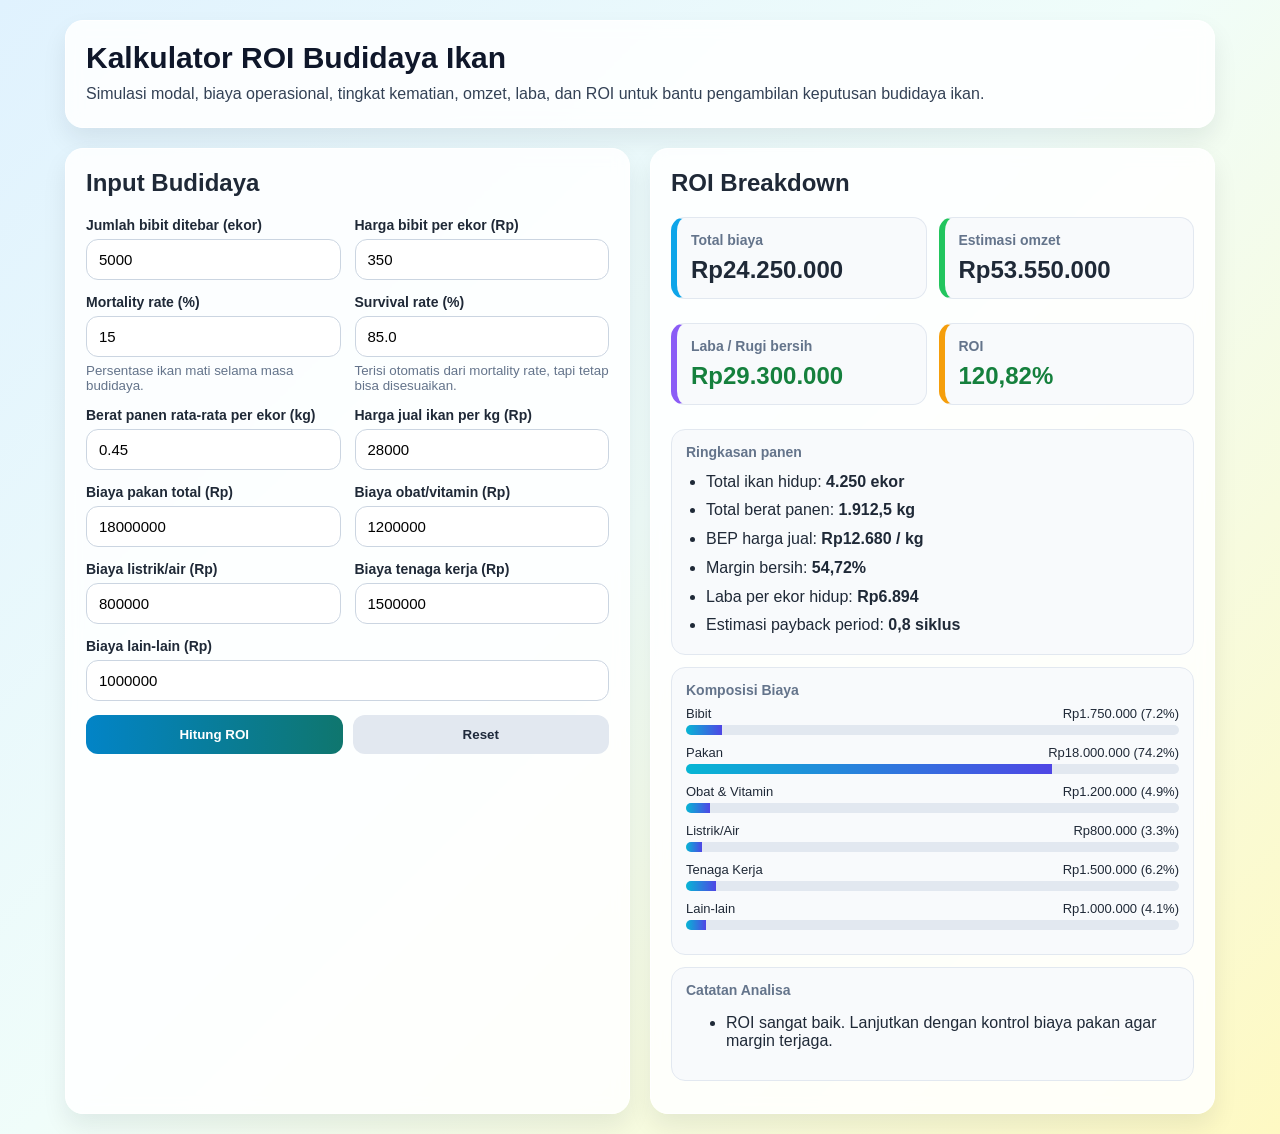
==== index.html @ 71ca49c7 "Add mortality input and colorful ROI breakdown UI" ====
<!DOCTYPE html>
<html lang="id">
<head>
  <meta charset="UTF-8" />
  <meta name="viewport" content="width=device-width, initial-scale=1.0" />
  <title>Kalkulator ROI Budidaya Ikan</title>
  <link rel="stylesheet" href="style.css" />
</head>
<body>
  <div class="page-shell">
    <header class="hero card">
      <h1>Kalkulator ROI Budidaya Ikan</h1>
      <p>
        Simulasi modal, biaya operasional, tingkat kematian, omzet, laba, dan ROI untuk bantu
        pengambilan keputusan budidaya ikan.
      </p>
    </header>

    <main class="container">
      <section class="card">
        <h2>Input Budidaya</h2>
        <div class="grid">
          <div class="field">
            <label for="jumlahBibit">Jumlah bibit ditebar (ekor)</label>
            <input type="number" id="jumlahBibit" min="0" value="5000" />
          </div>

          <div class="field">
            <label for="hargaBibit">Harga bibit per ekor (Rp)</label>
            <input type="number" id="hargaBibit" min="0" value="350" />
          </div>

          <div class="field">
            <label for="mortalityRate">Mortality rate (%)</label>
            <input type="number" id="mortalityRate" min="0" max="100" step="0.1" value="15" />
            <small>Persentase ikan mati selama masa budidaya.</small>
          </div>

          <div class="field">
            <label for="survivalRate">Survival rate (%)</label>
            <input type="number" id="survivalRate" min="0" max="100" step="0.1" value="85" />
            <small>Terisi otomatis dari mortality rate, tapi tetap bisa disesuaikan.</small>
          </div>

          <div class="field">
            <label for="beratPanen">Berat panen rata-rata per ekor (kg)</label>
            <input type="number" id="beratPanen" min="0" step="0.01" value="0.45" />
          </div>

          <div class="field">
            <label for="hargaJual">Harga jual ikan per kg (Rp)</label>
            <input type="number" id="hargaJual" min="0" value="28000" />
          </div>

          <div class="field">
            <label for="biayaPakan">Biaya pakan total (Rp)</label>
            <input type="number" id="biayaPakan" min="0" value="18000000" />
          </div>

          <div class="field">
            <label for="biayaObat">Biaya obat/vitamin (Rp)</label>
            <input type="number" id="biayaObat" min="0" value="1200000" />
          </div>

          <div class="field">
            <label for="biayaListrik">Biaya listrik/air (Rp)</label>
            <input type="number" id="biayaListrik" min="0" value="800000" />
          </div>

          <div class="field">
            <label for="biayaTenaga">Biaya tenaga kerja (Rp)</label>
            <input type="number" id="biayaTenaga" min="0" value="1500000" />
          </div>

          <div class="field full">
            <label for="biayaLain">Biaya lain-lain (Rp)</label>
            <input type="number" id="biayaLain" min="0" value="1000000" />
          </div>

          <div class="full action-row">
            <button id="calculateBtn">Hitung ROI</button>
            <button class="secondary" id="resetBtn">Reset</button>
          </div>
        </div>
      </section>

      <section class="card">
        <h2>ROI Breakdown</h2>
        <div class="result-grid">
          <article class="result-box accent-blue">
            <h3>Total biaya</h3>
            <p class="value" id="totalBiaya">Rp0</p>
          </article>
          <article class="result-box accent-green">
            <h3>Estimasi omzet</h3>
            <p class="value" id="omzet">Rp0</p>
          </article>
          <article class="result-box accent-purple">
            <h3>Laba / Rugi bersih</h3>
            <p class="value" id="labaBersih">Rp0</p>
          </article>
          <article class="result-box accent-orange">
            <h3>ROI</h3>
            <p class="value" id="roi">0%</p>
          </article>
        </div>

        <div class="result-box">
          <h3>Ringkasan panen</h3>
          <ul class="metrics-list">
            <li>Total ikan hidup: <strong id="ikanHidup">0 ekor</strong></li>
            <li>Total berat panen: <strong id="totalBerat">0 kg</strong></li>
            <li>BEP harga jual: <strong id="bepHarga">Rp0 / kg</strong></li>
            <li>Margin bersih: <strong id="marginBersih">0%</strong></li>
            <li>Laba per ekor hidup: <strong id="labaPerEkor">Rp0</strong></li>
            <li>Estimasi payback period: <strong id="payback">-</strong></li>
          </ul>
        </div>

        <div class="result-box">
          <h3>Komposisi Biaya</h3>
          <div class="breakdown" id="biayaBreakdown"></div>
        </div>

        <div class="result-box">
          <h3>Catatan Analisa</h3>
          <ul id="catatan">
            <li>Isi data lalu klik Hitung ROI.</li>
          </ul>
        </div>
      </section>
    </main>
  </div>

  <script src="script.js"></script>
</body>
</html>
---- style.css ----
* { box-sizing: border-box; }
body {
  margin: 0;
  font-family: 'Inter', Arial, sans-serif;
  background: linear-gradient(135deg, #e0f2fe, #f0fdfa 48%, #fef9c3);
  color: #1f2937;
  padding: 20px;
}
.page-shell { max-width: 1150px; margin: 0 auto; }
.card {
  background: #ffffffdd;
  border: 1px solid #ffffff;
  backdrop-filter: blur(8px);
  border-radius: 18px;
  padding: 20px;
  box-shadow: 0 12px 24px rgba(15, 23, 42, 0.08);
}
.hero { margin-bottom: 20px; }
.hero h1 { margin: 0 0 6px; font-size: 30px; color: #0f172a; }
.hero p { margin: 0; color: #334155; line-height: 1.6; }
.container {
  display: grid;
  grid-template-columns: 1fr 1fr;
  gap: 20px;
}
h2 { margin-top: 0; }
.grid {
  display: grid;
  grid-template-columns: 1fr 1fr;
  gap: 14px;
}
.field { display: flex; flex-direction: column; gap: 6px; }
.field label { font-weight: 700; font-size: 14px; }
.field input {
  border: 1px solid #cbd5e1;
  border-radius: 12px;
  padding: 11px 12px;
  font-size: 15px;
}
.field small { color: #64748b; }
.full { grid-column: 1 / -1; }
.action-row { display: flex; gap: 10px; }
button {
  border: none;
  border-radius: 12px;
  padding: 12px 16px;
  font-weight: 700;
  color: #fff;
  background: linear-gradient(90deg, #0284c7, #0f766e);
  cursor: pointer;
  flex: 1;
}
button.secondary {
  background: #e2e8f0;
  color: #1e293b;
}
.result-grid {
  display: grid;
  grid-template-columns: 1fr 1fr;
  gap: 12px;
  margin-bottom: 12px;
}
.result-box {
  border: 1px solid #e2e8f0;
  border-radius: 14px;
  background: #f8fafc;
  padding: 14px;
  margin-bottom: 12px;
}
.result-box h3 { margin: 0 0 8px; color: #64748b; font-size: 14px; }
.value { font-size: 24px; margin: 0; font-weight: 800; }
.accent-blue { border-left: 6px solid #0ea5e9; }
.accent-green { border-left: 6px solid #22c55e; }
.accent-purple { border-left: 6px solid #8b5cf6; }
.accent-orange { border-left: 6px solid #f59e0b; }
.good { color: #15803d; }
.bad { color: #b91c1c; }
.metrics-list { margin: 0; padding-left: 20px; line-height: 1.8; }
.breakdown-item { margin-bottom: 10px; }
.breakdown-label {
  display: flex;
  justify-content: space-between;
  font-size: 13px;
  margin-bottom: 4px;
}
.breakdown-bar {
  background: #e2e8f0;
  border-radius: 999px;
  height: 10px;
  overflow: hidden;
}
.breakdown-fill {
  height: 100%;
  background: linear-gradient(90deg, #06b6d4, #4f46e5);
}
@media (max-width: 920px) {
  .container { grid-template-columns: 1fr; }
}
@media (max-width: 640px) {
  .grid, .result-grid { grid-template-columns: 1fr; }
  .action-row { flex-direction: column; }
}
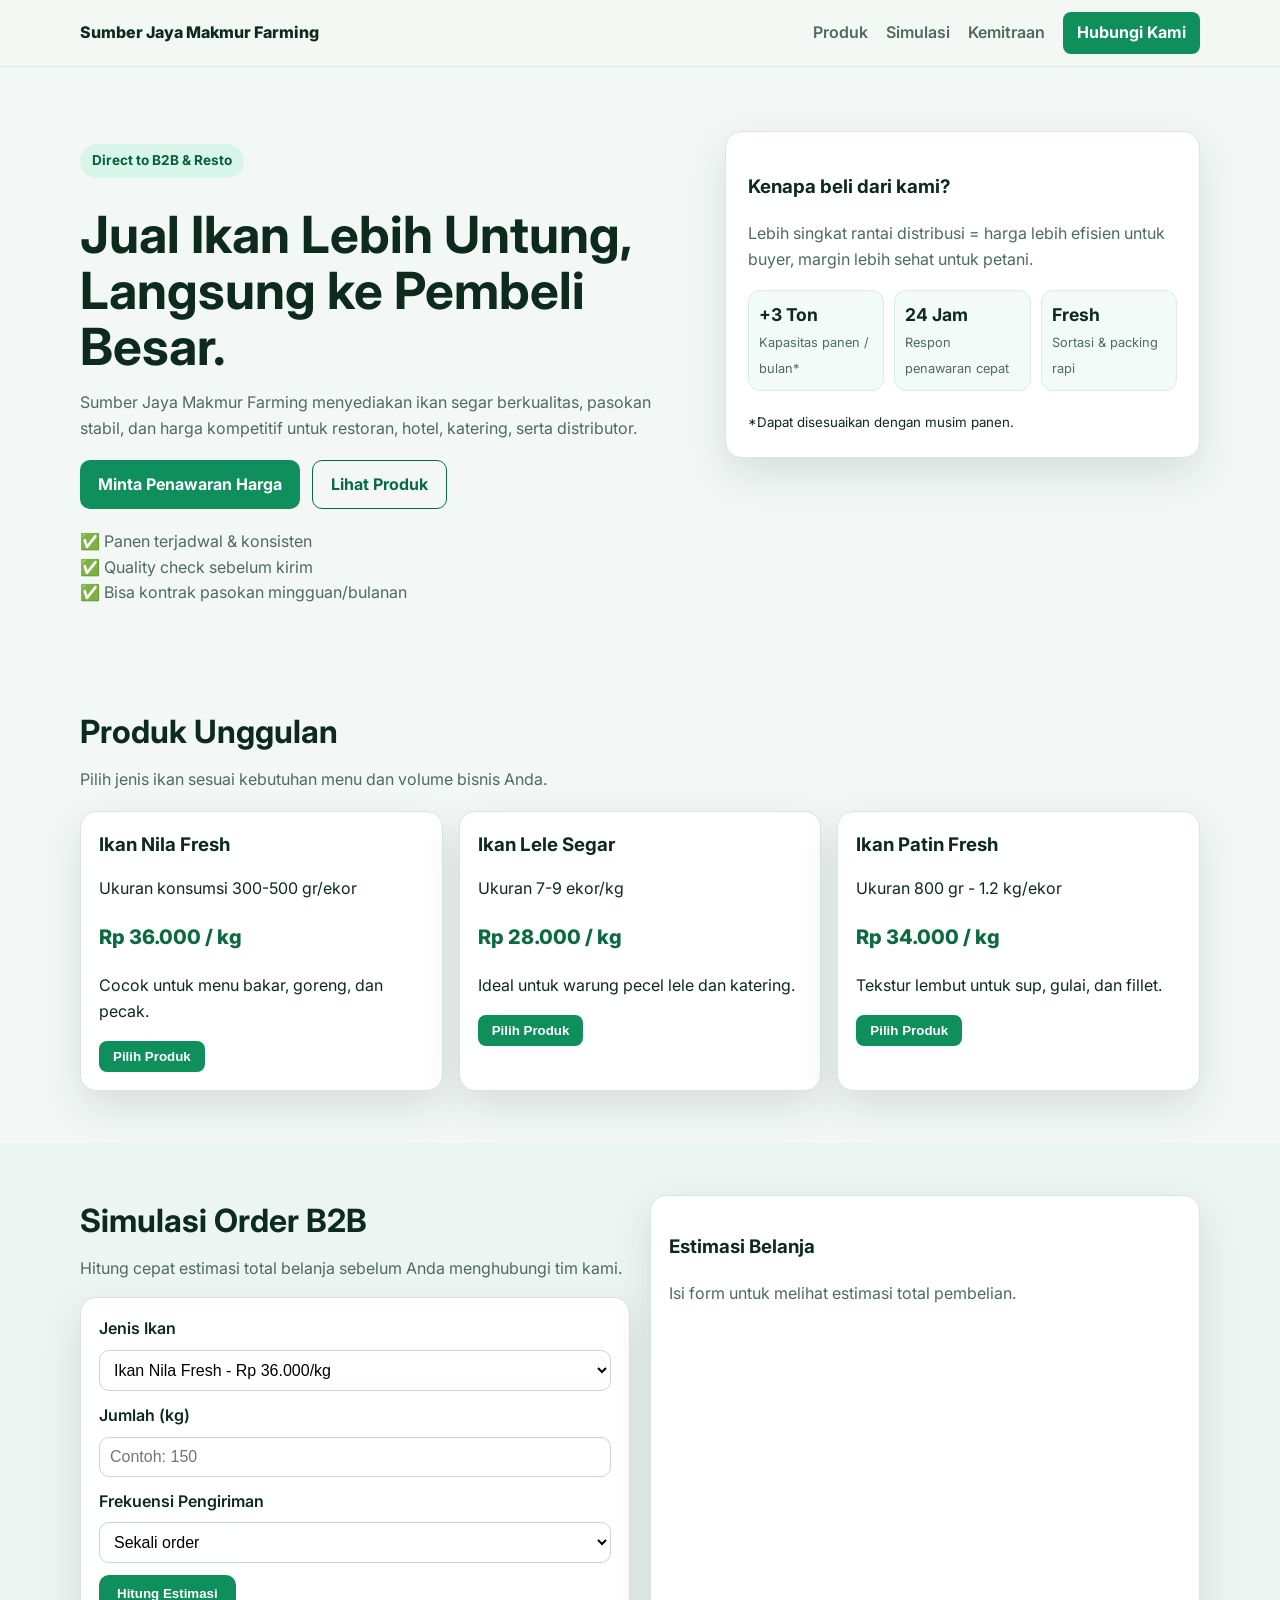
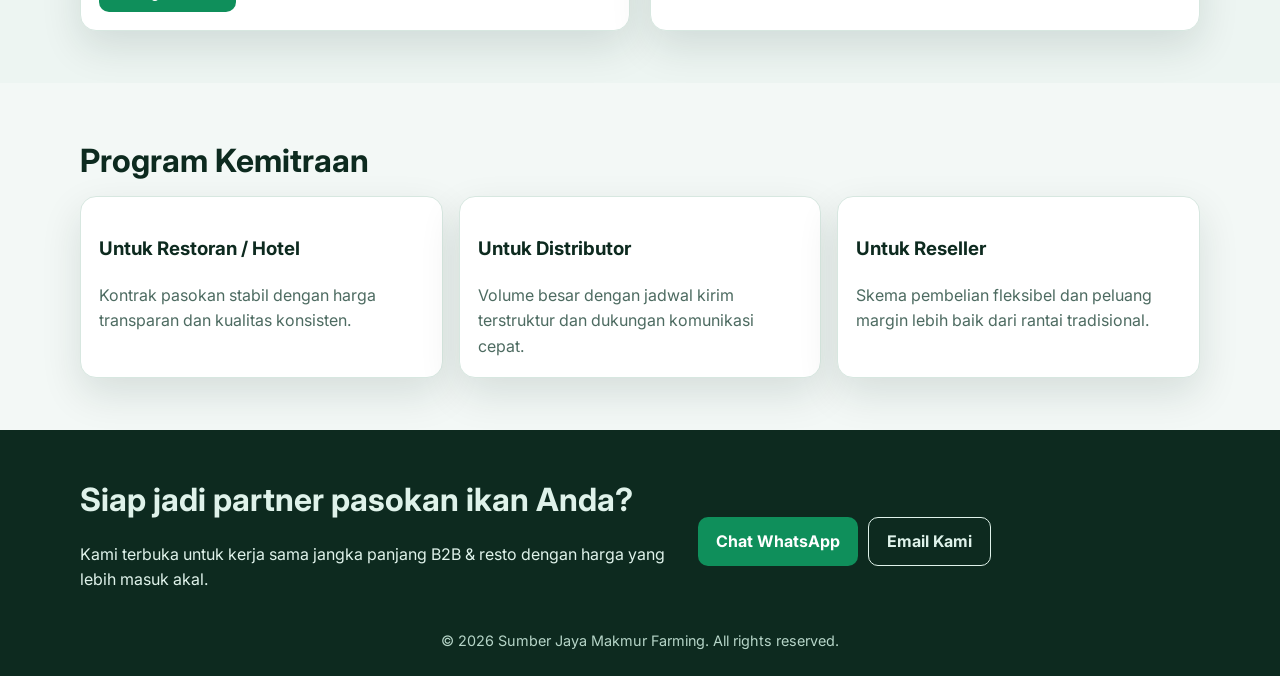
==== commit 222e0681: "Create interactive B2B fish sales landing page for Sumber Jaya Makmur Farming" ====
--- a/index.html
+++ b/index.html
@@ -3,134 +3,142 @@
 <head>
   <meta charset="UTF-8" />
   <meta name="viewport" content="width=device-width, initial-scale=1.0" />
-  <title>Kalkulator ROI Budidaya Ikan</title>
+  <title>Sumber Jaya Makmur Farming | Supplier Ikan Segar untuk B2B & Resto</title>
+  <meta name="description" content="Website resmi Sumber Jaya Makmur Farming untuk penjualan hasil ikan langsung ke B2B, restoran, hotel, dan reseller." />
+  <link rel="preconnect" href="https://fonts.googleapis.com">
+  <link rel="preconnect" href="https://fonts.gstatic.com" crossorigin>
+  <link href="https://fonts.googleapis.com/css2?family=Inter:wght@400;500;600;700;800&display=swap" rel="stylesheet">
   <link rel="stylesheet" href="style.css" />
 </head>
 <body>
-  <div class="page-shell">
-    <header class="hero card">
-      <h1>Kalkulator ROI Budidaya Ikan</h1>
-      <p>
-        Simulasi modal, biaya operasional, tingkat kematian, omzet, laba, dan ROI untuk bantu
-        pengambilan keputusan budidaya ikan.
-      </p>
-    </header>
+  <header class="navbar">
+    <div class="container nav-wrap">
+      <a class="brand" href="#home">Sumber Jaya Makmur Farming</a>
+      <nav>
+        <a href="#produk">Produk</a>
+        <a href="#simulasi">Simulasi</a>
+        <a href="#kemitraan">Kemitraan</a>
+        <a href="#kontak" class="btn btn-sm">Hubungi Kami</a>
+      </nav>
+    </div>
+  </header>
 
-    <main class="container">
-      <section class="card">
-        <h2>Input Budidaya</h2>
-        <div class="grid">
-          <div class="field">
-            <label for="jumlahBibit">Jumlah bibit ditebar (ekor)</label>
-            <input type="number" id="jumlahBibit" min="0" value="5000" />
+  <main>
+    <section id="home" class="hero">
+      <div class="container hero-grid">
+        <div>
+          <p class="badge">Direct to B2B & Resto</p>
+          <h1>Jual Ikan Lebih Untung, Langsung ke Pembeli Besar.</h1>
+          <p class="lead">
+            Sumber Jaya Makmur Farming menyediakan ikan segar berkualitas, pasokan stabil,
+            dan harga kompetitif untuk restoran, hotel, katering, serta distributor.
+          </p>
+          <div class="cta-row">
+            <a class="btn" href="#kontak">Minta Penawaran Harga</a>
+            <a class="btn btn-outline" href="#produk">Lihat Produk</a>
           </div>
+          <ul class="trust-list">
+            <li>✅ Panen terjadwal & konsisten</li>
+            <li>✅ Quality check sebelum kirim</li>
+            <li>✅ Bisa kontrak pasokan mingguan/bulanan</li>
+          </ul>
+        </div>
+        <aside class="hero-card">
+          <h3>Kenapa beli dari kami?</h3>
+          <p>Lebih singkat rantai distribusi = harga lebih efisien untuk buyer, margin lebih sehat untuk petani.</p>
+          <div class="mini-stats">
+            <div>
+              <strong>+3 Ton</strong>
+              <span>Kapasitas panen / bulan*</span>
+            </div>
+            <div>
+              <strong>24 Jam</strong>
+              <span>Respon penawaran cepat</span>
+            </div>
+            <div>
+              <strong>Fresh</strong>
+              <span>Sortasi & packing rapi</span>
+            </div>
+          </div>
+          <small>*Dapat disesuaikan dengan musim panen.</small>
+        </aside>
+      </div>
+    </section>
 
-          <div class="field">
-            <label for="hargaBibit">Harga bibit per ekor (Rp)</label>
-            <input type="number" id="hargaBibit" min="0" value="350" />
-          </div>
+    <section id="produk" class="section">
+      <div class="container">
+        <h2>Produk Unggulan</h2>
+        <p class="section-sub">Pilih jenis ikan sesuai kebutuhan menu dan volume bisnis Anda.</p>
+        <div class="cards" id="productCards"></div>
+      </div>
+    </section>
 
-          <div class="field">
-            <label for="mortalityRate">Mortality rate (%)</label>
-            <input type="number" id="mortalityRate" min="0" max="100" step="0.1" value="15" />
-            <small>Persentase ikan mati selama masa budidaya.</small>
-          </div>
+    <section id="simulasi" class="section alt">
+      <div class="container sim-grid">
+        <div>
+          <h2>Simulasi Order B2B</h2>
+          <p class="section-sub">Hitung cepat estimasi total belanja sebelum Anda menghubungi tim kami.</p>
+          <form id="calcForm" class="form-card">
+            <label>
+              Jenis Ikan
+              <select id="fishType"></select>
+            </label>
+            <label>
+              Jumlah (kg)
+              <input type="number" id="qtyKg" min="1" placeholder="Contoh: 150" required />
+            </label>
+            <label>
+              Frekuensi Pengiriman
+              <select id="deliveryFreq">
+                <option value="1">Sekali order</option>
+                <option value="4">Mingguan (4x/bulan)</option>
+                <option value="8">2x seminggu (8x/bulan)</option>
+              </select>
+            </label>
+            <button type="submit" class="btn">Hitung Estimasi</button>
+          </form>
+        </div>
+        <aside class="result-card" id="resultCard" aria-live="polite">
+          <h3>Estimasi Belanja</h3>
+          <p class="placeholder">Isi form untuk melihat estimasi total pembelian.</p>
+        </aside>
+      </div>
+    </section>
 
-          <div class="field">
-            <label for="survivalRate">Survival rate (%)</label>
-            <input type="number" id="survivalRate" min="0" max="100" step="0.1" value="85" />
-            <small>Terisi otomatis dari mortality rate, tapi tetap bisa disesuaikan.</small>
-          </div>
-
-          <div class="field">
-            <label for="beratPanen">Berat panen rata-rata per ekor (kg)</label>
-            <input type="number" id="beratPanen" min="0" step="0.01" value="0.45" />
-          </div>
-
-          <div class="field">
-            <label for="hargaJual">Harga jual ikan per kg (Rp)</label>
-            <input type="number" id="hargaJual" min="0" value="28000" />
-          </div>
-
-          <div class="field">
-            <label for="biayaPakan">Biaya pakan total (Rp)</label>
-            <input type="number" id="biayaPakan" min="0" value="18000000" />
-          </div>
-
-          <div class="field">
-            <label for="biayaObat">Biaya obat/vitamin (Rp)</label>
-            <input type="number" id="biayaObat" min="0" value="1200000" />
-          </div>
-
-          <div class="field">
-            <label for="biayaListrik">Biaya listrik/air (Rp)</label>
-            <input type="number" id="biayaListrik" min="0" value="800000" />
-          </div>
-
-          <div class="field">
-            <label for="biayaTenaga">Biaya tenaga kerja (Rp)</label>
-            <input type="number" id="biayaTenaga" min="0" value="1500000" />
-          </div>
-
-          <div class="field full">
-            <label for="biayaLain">Biaya lain-lain (Rp)</label>
-            <input type="number" id="biayaLain" min="0" value="1000000" />
-          </div>
-
-          <div class="full action-row">
-            <button id="calculateBtn">Hitung ROI</button>
-            <button class="secondary" id="resetBtn">Reset</button>
-          </div>
-        </div>
-      </section>
-
-      <section class="card">
-        <h2>ROI Breakdown</h2>
-        <div class="result-grid">
-          <article class="result-box accent-blue">
-            <h3>Total biaya</h3>
-            <p class="value" id="totalBiaya">Rp0</p>
+    <section id="kemitraan" class="section">
+      <div class="container">
+        <h2>Program Kemitraan</h2>
+        <div class="benefits">
+          <article>
+            <h3>Untuk Restoran / Hotel</h3>
+            <p>Kontrak pasokan stabil dengan harga transparan dan kualitas konsisten.</p>
           </article>
-          <article class="result-box accent-green">
-            <h3>Estimasi omzet</h3>
-            <p class="value" id="omzet">Rp0</p>
+          <article>
+            <h3>Untuk Distributor</h3>
+            <p>Volume besar dengan jadwal kirim terstruktur dan dukungan komunikasi cepat.</p>
           </article>
-          <article class="result-box accent-purple">
-            <h3>Laba / Rugi bersih</h3>
-            <p class="value" id="labaBersih">Rp0</p>
-          </article>
-          <article class="result-box accent-orange">
-            <h3>ROI</h3>
-            <p class="value" id="roi">0%</p>
+          <article>
+            <h3>Untuk Reseller</h3>
+            <p>Skema pembelian fleksibel dan peluang margin lebih baik dari rantai tradisional.</p>
           </article>
         </div>
+      </div>
+    </section>
+  </main>
 
-        <div class="result-box">
-          <h3>Ringkasan panen</h3>
-          <ul class="metrics-list">
-            <li>Total ikan hidup: <strong id="ikanHidup">0 ekor</strong></li>
-            <li>Total berat panen: <strong id="totalBerat">0 kg</strong></li>
-            <li>BEP harga jual: <strong id="bepHarga">Rp0 / kg</strong></li>
-            <li>Margin bersih: <strong id="marginBersih">0%</strong></li>
-            <li>Laba per ekor hidup: <strong id="labaPerEkor">Rp0</strong></li>
-            <li>Estimasi payback period: <strong id="payback">-</strong></li>
-          </ul>
-        </div>
-
-        <div class="result-box">
-          <h3>Komposisi Biaya</h3>
-          <div class="breakdown" id="biayaBreakdown"></div>
-        </div>
-
-        <div class="result-box">
-          <h3>Catatan Analisa</h3>
-          <ul id="catatan">
-            <li>Isi data lalu klik Hitung ROI.</li>
-          </ul>
-        </div>
-      </section>
-    </main>
-  </div>
+  <footer id="kontak" class="footer">
+    <div class="container footer-grid">
+      <div>
+        <h2>Siap jadi partner pasokan ikan Anda?</h2>
+        <p>Kami terbuka untuk kerja sama jangka panjang B2B & resto dengan harga yang lebih masuk akal.</p>
+      </div>
+      <div class="contact-cta">
+        <a class="btn" href="https://wa.me/6281234567890" target="_blank" rel="noopener noreferrer">Chat WhatsApp</a>
+        <a class="btn btn-outline" href="mailto:sumberjayamakmurfarming@gmail.com">Email Kami</a>
+      </div>
+    </div>
+    <p class="copyright">© <span id="year"></span> Sumber Jaya Makmur Farming. All rights reserved.</p>
+  </footer>
 
   <script src="script.js"></script>
 </body>
--- a/style.css
+++ b/style.css
@@ -1,102 +1,258 @@
+:root {
+  --bg: #f3f8f6;
+  --card: #ffffff;
+  --text: #0d2a1f;
+  --muted: #4d6b61;
+  --accent: #0f8f5b;
+  --accent-dark: #0b6a42;
+  --line: #d7e7e0;
+  --shadow: 0 16px 40px rgba(9, 45, 32, 0.12);
+}
+
 * { box-sizing: border-box; }
+html, body { margin: 0; padding: 0; }
 body {
-  margin: 0;
-  font-family: 'Inter', Arial, sans-serif;
-  background: linear-gradient(135deg, #e0f2fe, #f0fdfa 48%, #fef9c3);
-  color: #1f2937;
-  padding: 20px;
-}
-.page-shell { max-width: 1150px; margin: 0 auto; }
-.card {
-  background: #ffffffdd;
-  border: 1px solid #ffffff;
+  font-family: 'Inter', sans-serif;
+  background: var(--bg);
+  color: var(--text);
+  line-height: 1.6;
+}
+
+.container {
+  width: min(1120px, 92%);
+  margin: 0 auto;
+}
+
+.navbar {
+  position: sticky;
+  top: 0;
+  z-index: 40;
   backdrop-filter: blur(8px);
-  border-radius: 18px;
-  padding: 20px;
-  box-shadow: 0 12px 24px rgba(15, 23, 42, 0.08);
-}
-.hero { margin-bottom: 20px; }
-.hero h1 { margin: 0 0 6px; font-size: 30px; color: #0f172a; }
-.hero p { margin: 0; color: #334155; line-height: 1.6; }
-.container {
+  background: rgba(243, 248, 246, 0.9);
+  border-bottom: 1px solid var(--line);
+}
+
+.nav-wrap {
+  display: flex;
+  justify-content: space-between;
+  align-items: center;
+  padding: 12px 0;
+  gap: 16px;
+}
+
+.brand {
+  font-weight: 800;
+  text-decoration: none;
+  color: var(--text);
+}
+
+nav {
+  display: flex;
+  gap: 18px;
+  align-items: center;
+}
+
+nav a {
+  color: var(--muted);
+  text-decoration: none;
+  font-weight: 600;
+}
+
+.hero {
+  padding: 64px 0 48px;
+}
+
+.hero-grid {
+  display: grid;
+  grid-template-columns: 1.3fr 1fr;
+  gap: 28px;
+  align-items: start;
+}
+
+.badge {
+  display: inline-block;
+  background: #d7f5e8;
+  color: #0a5f3d;
+  padding: 6px 12px;
+  border-radius: 999px;
+  font-weight: 700;
+  font-size: 0.85rem;
+}
+
+h1 {
+  font-size: clamp(2rem, 4vw, 3.2rem);
+  line-height: 1.1;
+  margin: 14px 0;
+}
+
+.lead { color: var(--muted); max-width: 62ch; }
+
+.cta-row {
+  margin-top: 18px;
+  display: flex;
+  gap: 12px;
+  flex-wrap: wrap;
+}
+
+.btn {
+  border: none;
+  text-decoration: none;
+  background: var(--accent);
+  color: #fff;
+  padding: 11px 18px;
+  border-radius: 10px;
+  font-weight: 700;
+  display: inline-flex;
+  align-items: center;
+  justify-content: center;
+  cursor: pointer;
+  transition: transform 0.15s ease, background 0.2s ease;
+}
+
+.btn:hover { background: var(--accent-dark); transform: translateY(-1px); }
+.btn-outline { background: transparent; color: var(--accent-dark); border: 1px solid var(--accent-dark); }
+.btn-outline:hover { background: #e8f7f0; }
+.btn-sm { padding: 8px 14px; border-radius: 8px; }
+
+.trust-list {
+  list-style: none;
+  margin: 20px 0 0;
+  padding: 0;
+  color: var(--muted);
+}
+
+.hero-card,
+.form-card,
+.result-card,
+.cards article,
+.benefits article {
+  background: var(--card);
+  border: 1px solid var(--line);
+  border-radius: 16px;
+  box-shadow: var(--shadow);
+}
+
+.hero-card {
+  padding: 22px;
+}
+
+.hero-card p { color: var(--muted); }
+.mini-stats {
+  display: grid;
+  grid-template-columns: repeat(3, 1fr);
+  gap: 10px;
+  margin: 18px 0;
+}
+.mini-stats div {
+  background: #f3fbf8;
+  border: 1px solid #d8eee5;
+  border-radius: 12px;
+  padding: 10px;
+}
+.mini-stats strong { display: block; font-size: 1.1rem; }
+.mini-stats span { font-size: 0.8rem; color: var(--muted); }
+
+.section { padding: 52px 0; }
+.section.alt { background: #edf5f2; }
+h2 { margin: 0 0 10px; font-size: clamp(1.5rem, 2.5vw, 2.1rem); }
+.section-sub { color: var(--muted); margin-top: 0; }
+
+.cards {
+  display: grid;
+  grid-template-columns: repeat(3, minmax(0, 1fr));
+  gap: 16px;
+  margin-top: 18px;
+}
+
+.cards article { padding: 18px; }
+.cards h3 { margin: 0 0 6px; }
+.price {
+  color: var(--accent-dark);
+  font-size: 1.25rem;
+  font-weight: 800;
+}
+
+.sim-grid {
   display: grid;
   grid-template-columns: 1fr 1fr;
   gap: 20px;
 }
-h2 { margin-top: 0; }
-.grid {
-  display: grid;
-  grid-template-columns: 1fr 1fr;
-  gap: 14px;
-}
-.field { display: flex; flex-direction: column; gap: 6px; }
-.field label { font-weight: 700; font-size: 14px; }
-.field input {
-  border: 1px solid #cbd5e1;
-  border-radius: 12px;
-  padding: 11px 12px;
-  font-size: 15px;
-}
-.field small { color: #64748b; }
-.full { grid-column: 1 / -1; }
-.action-row { display: flex; gap: 10px; }
-button {
-  border: none;
-  border-radius: 12px;
-  padding: 12px 16px;
-  font-weight: 700;
-  color: #fff;
-  background: linear-gradient(90deg, #0284c7, #0f766e);
-  cursor: pointer;
-  flex: 1;
-}
-button.secondary {
-  background: #e2e8f0;
-  color: #1e293b;
-}
-.result-grid {
-  display: grid;
-  grid-template-columns: 1fr 1fr;
-  gap: 12px;
+
+.form-card,
+.result-card {
+  padding: 18px;
+}
+
+label {
+  display: grid;
+  gap: 8px;
   margin-bottom: 12px;
-}
-.result-box {
-  border: 1px solid #e2e8f0;
-  border-radius: 14px;
-  background: #f8fafc;
-  padding: 14px;
-  margin-bottom: 12px;
-}
-.result-box h3 { margin: 0 0 8px; color: #64748b; font-size: 14px; }
-.value { font-size: 24px; margin: 0; font-weight: 800; }
-.accent-blue { border-left: 6px solid #0ea5e9; }
-.accent-green { border-left: 6px solid #22c55e; }
-.accent-purple { border-left: 6px solid #8b5cf6; }
-.accent-orange { border-left: 6px solid #f59e0b; }
-.good { color: #15803d; }
-.bad { color: #b91c1c; }
-.metrics-list { margin: 0; padding-left: 20px; line-height: 1.8; }
-.breakdown-item { margin-bottom: 10px; }
-.breakdown-label {
+  font-weight: 600;
+}
+
+input, select {
+  border: 1px solid #c4d9d0;
+  border-radius: 10px;
+  padding: 10px;
+  font-size: 1rem;
+  background: #fff;
+}
+
+.placeholder { color: var(--muted); }
+.summary {
+  display: grid;
+  gap: 8px;
+}
+.summary div {
   display: flex;
   justify-content: space-between;
-  font-size: 13px;
-  margin-bottom: 4px;
-}
-.breakdown-bar {
-  background: #e2e8f0;
-  border-radius: 999px;
-  height: 10px;
-  overflow: hidden;
-}
-.breakdown-fill {
-  height: 100%;
-  background: linear-gradient(90deg, #06b6d4, #4f46e5);
-}
-@media (max-width: 920px) {
-  .container { grid-template-columns: 1fr; }
-}
-@media (max-width: 640px) {
-  .grid, .result-grid { grid-template-columns: 1fr; }
-  .action-row { flex-direction: column; }
-}
+  border-bottom: 1px dashed #d8e8e2;
+  padding: 8px 0;
+}
+
+.benefits {
+  display: grid;
+  grid-template-columns: repeat(3, minmax(0, 1fr));
+  gap: 16px;
+}
+
+.benefits article { padding: 18px; }
+.benefits p { color: var(--muted); margin: 0; }
+
+.footer {
+  background: #0d2a1f;
+  color: #dff2ea;
+  padding: 44px 0 24px;
+}
+
+.footer-grid {
+  display: grid;
+  gap: 16px;
+  grid-template-columns: 1.2fr 1fr;
+  align-items: center;
+}
+
+.footer .btn-outline { color: #dff2ea; border-color: #dff2ea; }
+.contact-cta { display: flex; gap: 10px; flex-wrap: wrap; }
+.copyright {
+  text-align: center;
+  margin: 20px 0 0;
+  color: #b6d5c8;
+  font-size: 0.9rem;
+}
+
+@media (max-width: 900px) {
+  .hero-grid,
+  .sim-grid,
+  .footer-grid,
+  .cards,
+  .benefits {
+    grid-template-columns: 1fr;
+  }
+
+  nav {
+    overflow-x: auto;
+    white-space: nowrap;
+    max-width: 55vw;
+  }
+}
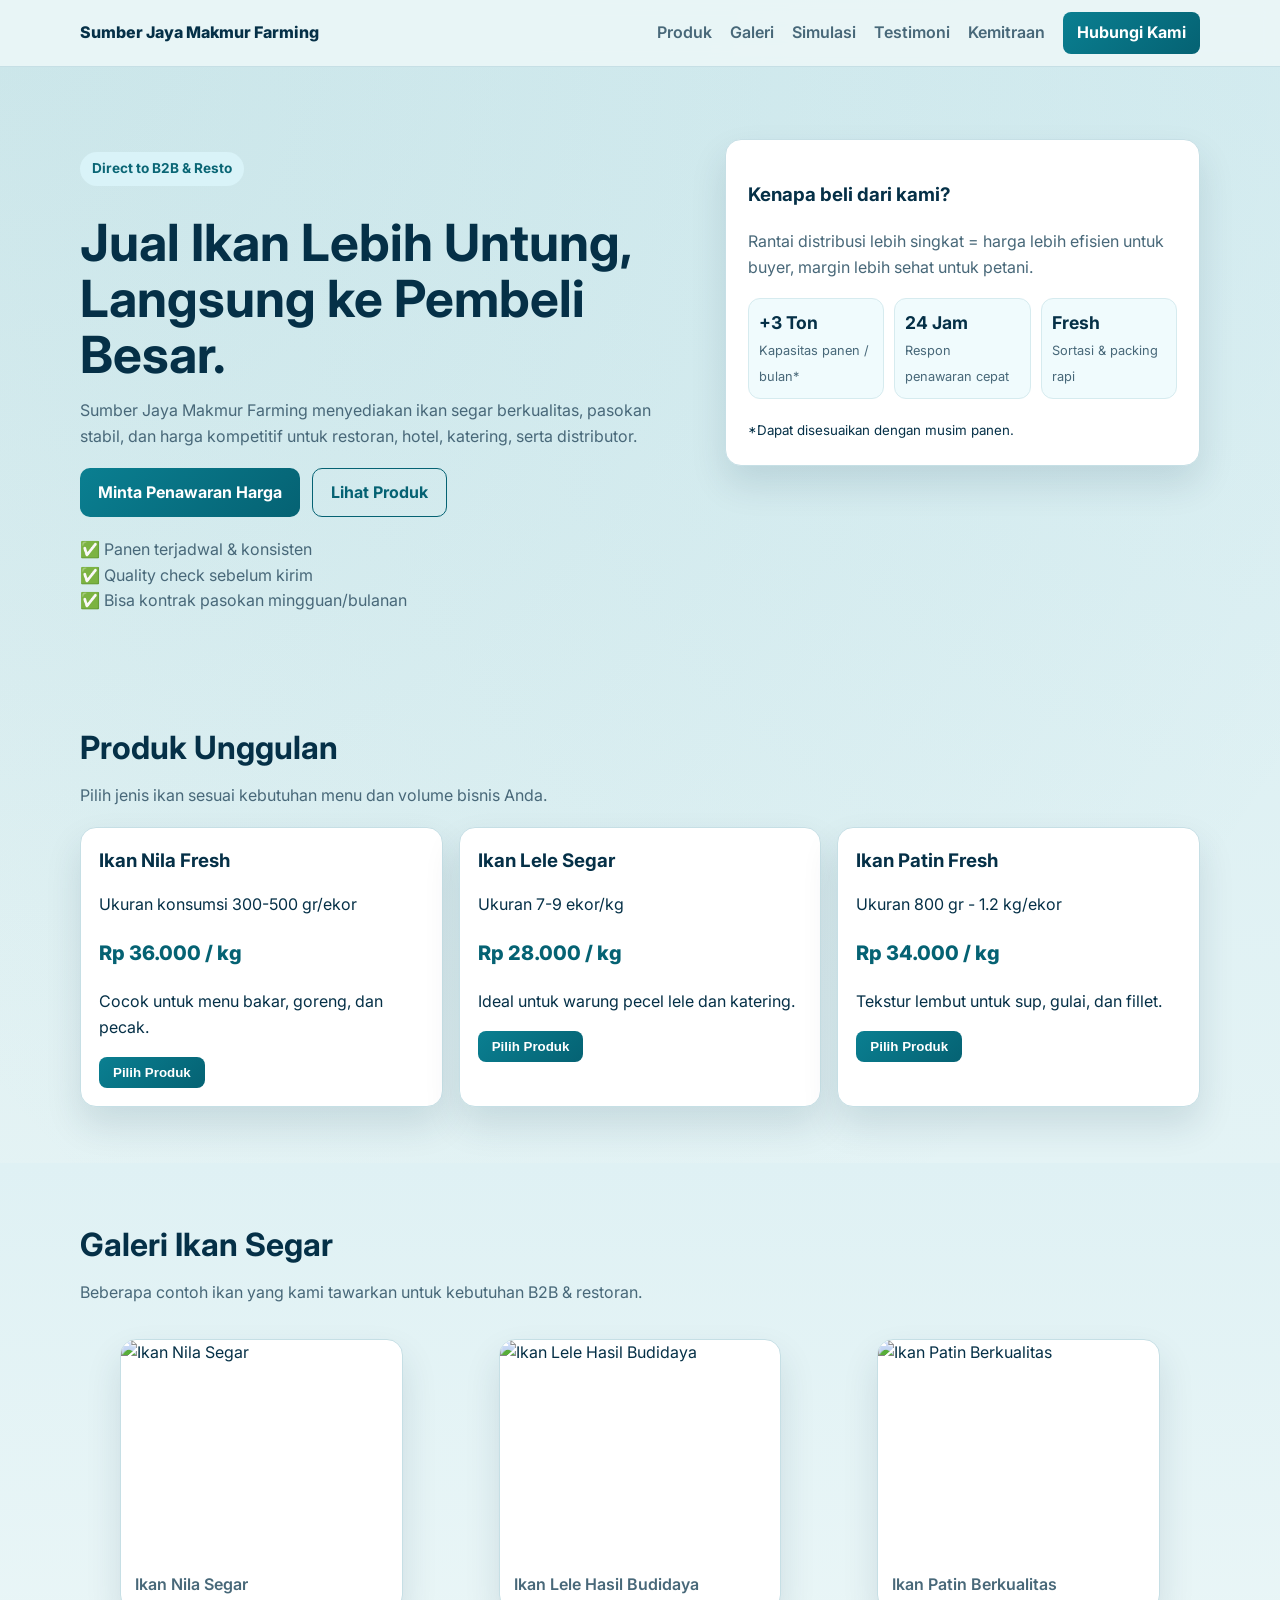
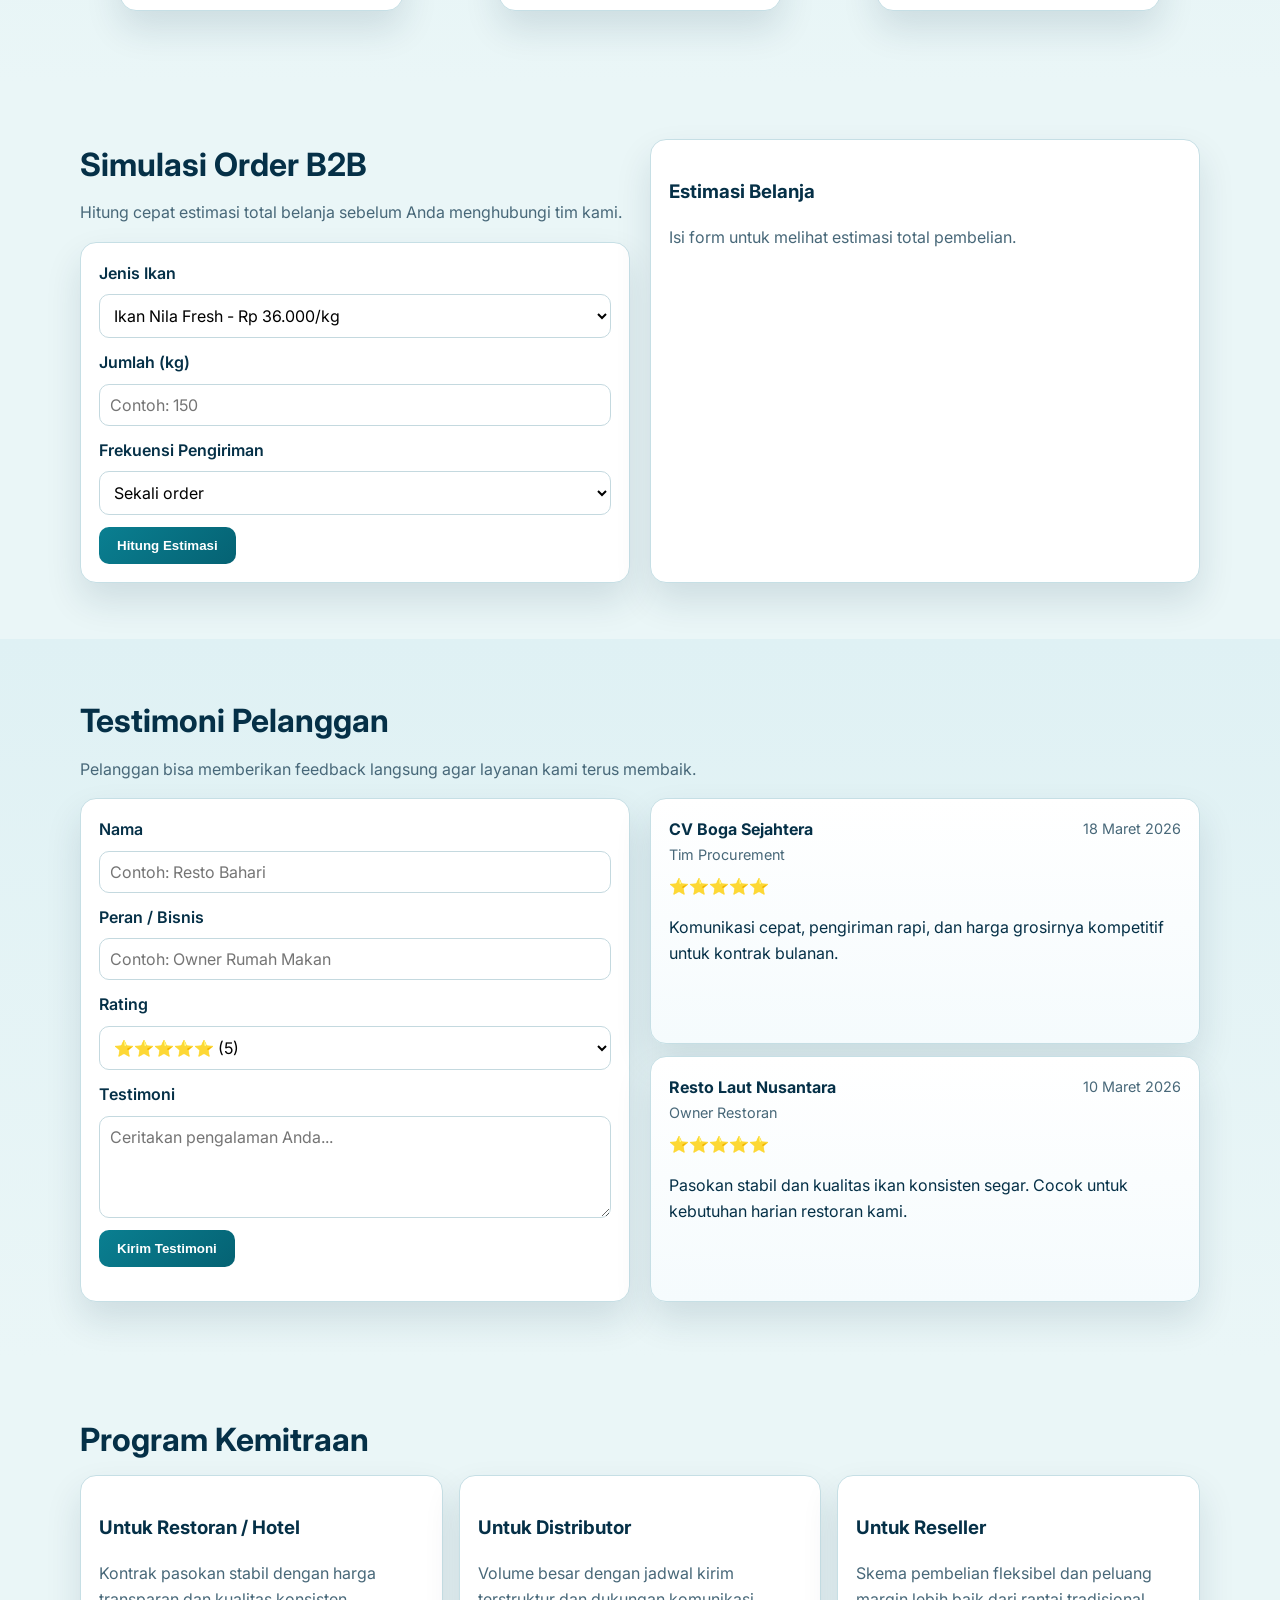
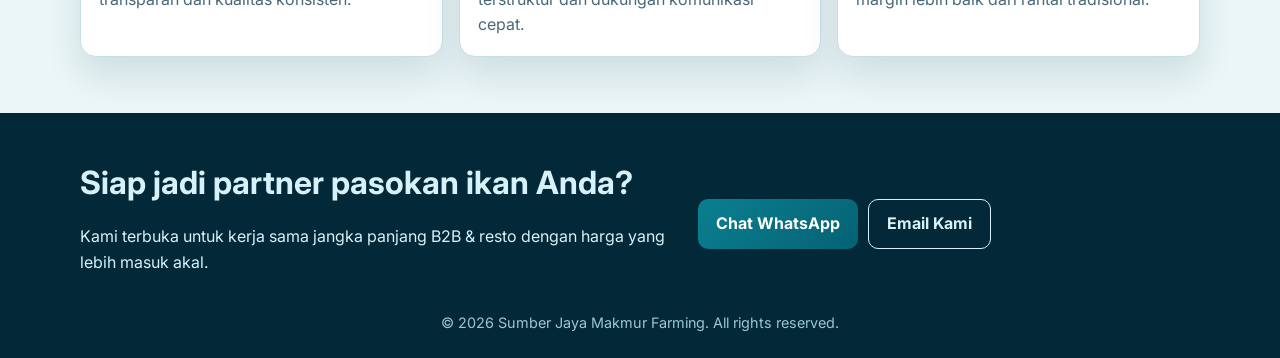
==== commit 269ad658: "Add responsive aquaculture redesign with gallery and testimonials" ====
--- a/index.html
+++ b/index.html
@@ -14,9 +14,12 @@
   <header class="navbar">
     <div class="container nav-wrap">
       <a class="brand" href="#home">Sumber Jaya Makmur Farming</a>
-      <nav>
+      <button id="menuToggle" class="menu-toggle" aria-label="Buka menu navigasi" aria-expanded="false">☰</button>
+      <nav id="mainNav">
         <a href="#produk">Produk</a>
+        <a href="#galeri">Galeri</a>
         <a href="#simulasi">Simulasi</a>
+        <a href="#testimoni">Testimoni</a>
         <a href="#kemitraan">Kemitraan</a>
         <a href="#kontak" class="btn btn-sm">Hubungi Kami</a>
       </nav>
@@ -45,7 +48,7 @@
         </div>
         <aside class="hero-card">
           <h3>Kenapa beli dari kami?</h3>
-          <p>Lebih singkat rantai distribusi = harga lebih efisien untuk buyer, margin lebih sehat untuk petani.</p>
+          <p>Rantai distribusi lebih singkat = harga lebih efisien untuk buyer, margin lebih sehat untuk petani.</p>
           <div class="mini-stats">
             <div>
               <strong>+3 Ton</strong>
@@ -73,7 +76,15 @@
       </div>
     </section>
 
-    <section id="simulasi" class="section alt">
+    <section id="galeri" class="section alt">
+      <div class="container">
+        <h2>Galeri Ikan Segar</h2>
+        <p class="section-sub">Beberapa contoh ikan yang kami tawarkan untuk kebutuhan B2B & restoran.</p>
+        <div class="gallery-grid" id="fishGallery"></div>
+      </div>
+    </section>
+
+    <section id="simulasi" class="section">
       <div class="container sim-grid">
         <div>
           <h2>Simulasi Order B2B</h2>
@@ -102,6 +113,43 @@
           <h3>Estimasi Belanja</h3>
           <p class="placeholder">Isi form untuk melihat estimasi total pembelian.</p>
         </aside>
+      </div>
+    </section>
+
+    <section id="testimoni" class="section alt">
+      <div class="container">
+        <h2>Testimoni Pelanggan</h2>
+        <p class="section-sub">Pelanggan bisa memberikan feedback langsung agar layanan kami terus membaik.</p>
+        <div class="testimonial-layout">
+          <form id="testimonialForm" class="form-card">
+            <label>
+              Nama
+              <input type="text" id="customerName" placeholder="Contoh: Resto Bahari" required maxlength="60" />
+            </label>
+            <label>
+              Peran / Bisnis
+              <input type="text" id="customerRole" placeholder="Contoh: Owner Rumah Makan" required maxlength="80" />
+            </label>
+            <label>
+              Rating
+              <select id="customerRating" required>
+                <option value="5">⭐⭐⭐⭐⭐ (5)</option>
+                <option value="4">⭐⭐⭐⭐ (4)</option>
+                <option value="3">⭐⭐⭐ (3)</option>
+                <option value="2">⭐⭐ (2)</option>
+                <option value="1">⭐ (1)</option>
+              </select>
+            </label>
+            <label>
+              Testimoni
+              <textarea id="customerMessage" rows="4" placeholder="Ceritakan pengalaman Anda..." required maxlength="300"></textarea>
+            </label>
+            <button type="submit" class="btn">Kirim Testimoni</button>
+            <p id="testimonialFeedback" class="placeholder"></p>
+          </form>
+
+          <div id="testimonialList" class="testimonial-list" aria-live="polite"></div>
+        </div>
       </div>
     </section>
 
--- a/style.css
+++ b/style.css
@@ -1,19 +1,24 @@
 :root {
-  --bg: #f3f8f6;
+  --bg: #eaf6f7;
+  --bg-alt: #dff1f4;
   --card: #ffffff;
-  --text: #0d2a1f;
-  --muted: #4d6b61;
-  --accent: #0f8f5b;
-  --accent-dark: #0b6a42;
-  --line: #d7e7e0;
-  --shadow: 0 16px 40px rgba(9, 45, 32, 0.12);
+  --text: #053047;
+  --muted: #486879;
+  --accent: #0a7f91;
+  --accent-dark: #056273;
+  --line: #c6dfe5;
+  --soft: #f0fbfd;
+  --shadow: 0 18px 36px rgba(5, 48, 71, 0.12);
 }
 
 * { box-sizing: border-box; }
-html, body { margin: 0; padding: 0; }
+html, body { margin: 0; padding: 0; scroll-behavior: smooth; }
 body {
   font-family: 'Inter', sans-serif;
-  background: var(--bg);
+  background:
+    radial-gradient(circle at top right, rgba(95, 182, 203, 0.15), transparent 45%),
+    radial-gradient(circle at top left, rgba(10, 127, 145, 0.12), transparent 40%),
+    var(--bg);
   color: var(--text);
   line-height: 1.6;
 }
@@ -27,8 +32,8 @@
   position: sticky;
   top: 0;
   z-index: 40;
-  backdrop-filter: blur(8px);
-  background: rgba(243, 248, 246, 0.9);
+  backdrop-filter: blur(10px);
+  background: rgba(234, 246, 247, 0.94);
   border-bottom: 1px solid var(--line);
 }
 
@@ -38,6 +43,7 @@
   align-items: center;
   padding: 12px 0;
   gap: 16px;
+  position: relative;
 }
 
 .brand {
@@ -46,6 +52,16 @@
   color: var(--text);
 }
 
+.menu-toggle {
+  display: none;
+  border: 1px solid var(--line);
+  background: #fff;
+  color: var(--text);
+  border-radius: 10px;
+  padding: 8px 10px;
+  font-size: 1.1rem;
+}
+
 nav {
   display: flex;
   gap: 18px;
@@ -59,7 +75,7 @@
 }
 
 .hero {
-  padding: 64px 0 48px;
+  padding: 72px 0 52px;
 }
 
 .hero-grid {
@@ -71,8 +87,8 @@
 
 .badge {
   display: inline-block;
-  background: #d7f5e8;
-  color: #0a5f3d;
+  background: #d9f3f8;
+  color: #0a6675;
   padding: 6px 12px;
   border-radius: 999px;
   font-weight: 700;
@@ -97,7 +113,7 @@
 .btn {
   border: none;
   text-decoration: none;
-  background: var(--accent);
+  background: linear-gradient(135deg, var(--accent), var(--accent-dark));
   color: #fff;
   padding: 11px 18px;
   border-radius: 10px;
@@ -106,12 +122,12 @@
   align-items: center;
   justify-content: center;
   cursor: pointer;
-  transition: transform 0.15s ease, background 0.2s ease;
-}
-
-.btn:hover { background: var(--accent-dark); transform: translateY(-1px); }
+  transition: transform 0.15s ease, filter 0.2s ease;
+}
+
+.btn:hover { filter: brightness(1.05); transform: translateY(-1px); }
 .btn-outline { background: transparent; color: var(--accent-dark); border: 1px solid var(--accent-dark); }
-.btn-outline:hover { background: #e8f7f0; }
+.btn-outline:hover { background: #e5f7fa; }
 .btn-sm { padding: 8px 14px; border-radius: 8px; }
 
 .trust-list {
@@ -125,46 +141,54 @@
 .form-card,
 .result-card,
 .cards article,
-.benefits article {
+.benefits article,
+.testimonial-item,
+.gallery-item {
   background: var(--card);
   border: 1px solid var(--line);
   border-radius: 16px;
   box-shadow: var(--shadow);
 }
 
-.hero-card {
-  padding: 22px;
-}
-
+.hero-card { padding: 22px; }
 .hero-card p { color: var(--muted); }
+
 .mini-stats {
   display: grid;
   grid-template-columns: repeat(3, 1fr);
   gap: 10px;
   margin: 18px 0;
 }
+
 .mini-stats div {
-  background: #f3fbf8;
-  border: 1px solid #d8eee5;
+  background: var(--soft);
+  border: 1px solid #d6ebef;
   border-radius: 12px;
   padding: 10px;
 }
+
 .mini-stats strong { display: block; font-size: 1.1rem; }
 .mini-stats span { font-size: 0.8rem; color: var(--muted); }
 
-.section { padding: 52px 0; }
-.section.alt { background: #edf5f2; }
+.section { padding: 56px 0; }
+.section.alt { background: linear-gradient(180deg, var(--bg-alt), #eaf6f7); }
 h2 { margin: 0 0 10px; font-size: clamp(1.5rem, 2.5vw, 2.1rem); }
 .section-sub { color: var(--muted); margin-top: 0; }
 
-.cards {
+.cards,
+.gallery-grid {
   display: grid;
   grid-template-columns: repeat(3, minmax(0, 1fr));
   gap: 16px;
   margin-top: 18px;
 }
 
-.cards article { padding: 18px; }
+.cards article,
+.benefits article,
+.testimonial-item {
+  padding: 18px;
+}
+
 .cards h3 { margin: 0 0 6px; }
 .price {
   color: var(--accent-dark);
@@ -172,7 +196,25 @@
   font-weight: 800;
 }
 
-.sim-grid {
+.gallery-item {
+  overflow: hidden;
+}
+
+.gallery-item img {
+  width: 100%;
+  height: 220px;
+  object-fit: cover;
+  display: block;
+}
+
+.gallery-item figcaption {
+  padding: 12px 14px;
+  color: var(--muted);
+  font-weight: 600;
+}
+
+.sim-grid,
+.testimonial-layout {
   display: grid;
   grid-template-columns: 1fr 1fr;
   gap: 20px;
@@ -190,12 +232,13 @@
   font-weight: 600;
 }
 
-input, select {
-  border: 1px solid #c4d9d0;
+input, select, textarea {
+  border: 1px solid #c4d9df;
   border-radius: 10px;
   padding: 10px;
   font-size: 1rem;
   background: #fff;
+  font-family: inherit;
 }
 
 .placeholder { color: var(--muted); }
@@ -206,8 +249,36 @@
 .summary div {
   display: flex;
   justify-content: space-between;
-  border-bottom: 1px dashed #d8e8e2;
+  border-bottom: 1px dashed #d0e5ea;
   padding: 8px 0;
+  gap: 12px;
+}
+
+.testimonial-list {
+  display: grid;
+  gap: 12px;
+}
+
+.testimonial-item {
+  background: linear-gradient(180deg, #fff, #f5fbfd);
+}
+
+.testimonial-head {
+  display: flex;
+  justify-content: space-between;
+  gap: 10px;
+  margin-bottom: 8px;
+}
+
+.testimonial-role,
+.testimonial-date {
+  color: var(--muted);
+  font-size: 0.9rem;
+}
+
+.rating {
+  color: #f4a523;
+  font-size: 1rem;
 }
 
 .benefits {
@@ -216,12 +287,11 @@
   gap: 16px;
 }
 
-.benefits article { padding: 18px; }
 .benefits p { color: var(--muted); margin: 0; }
 
 .footer {
-  background: #0d2a1f;
-  color: #dff2ea;
+  background: #032838;
+  color: #d7f1f8;
   padding: 44px 0 24px;
 }
 
@@ -232,27 +302,47 @@
   align-items: center;
 }
 
-.footer .btn-outline { color: #dff2ea; border-color: #dff2ea; }
+.footer .btn-outline { color: #d7f1f8; border-color: #d7f1f8; }
 .contact-cta { display: flex; gap: 10px; flex-wrap: wrap; }
 .copyright {
   text-align: center;
   margin: 20px 0 0;
-  color: #b6d5c8;
+  color: #9bc7d4;
   font-size: 0.9rem;
 }
 
 @media (max-width: 900px) {
   .hero-grid,
   .sim-grid,
+  .testimonial-layout,
   .footer-grid,
   .cards,
-  .benefits {
+  .benefits,
+  .gallery-grid {
     grid-template-columns: 1fr;
   }
 
+  .menu-toggle { display: block; }
+
   nav {
-    overflow-x: auto;
-    white-space: nowrap;
-    max-width: 55vw;
+    position: absolute;
+    top: calc(100% + 10px);
+    right: 0;
+    left: 0;
+    flex-direction: column;
+    align-items: stretch;
+    padding: 12px;
+    gap: 10px;
+    border: 1px solid var(--line);
+    border-radius: 14px;
+    background: #f7fdff;
+    box-shadow: var(--shadow);
+    display: none;
   }
-}
+
+  nav.open { display: flex; }
+
+  nav a { padding: 8px 10px; }
+
+  .hero { padding-top: 42px; }
+}
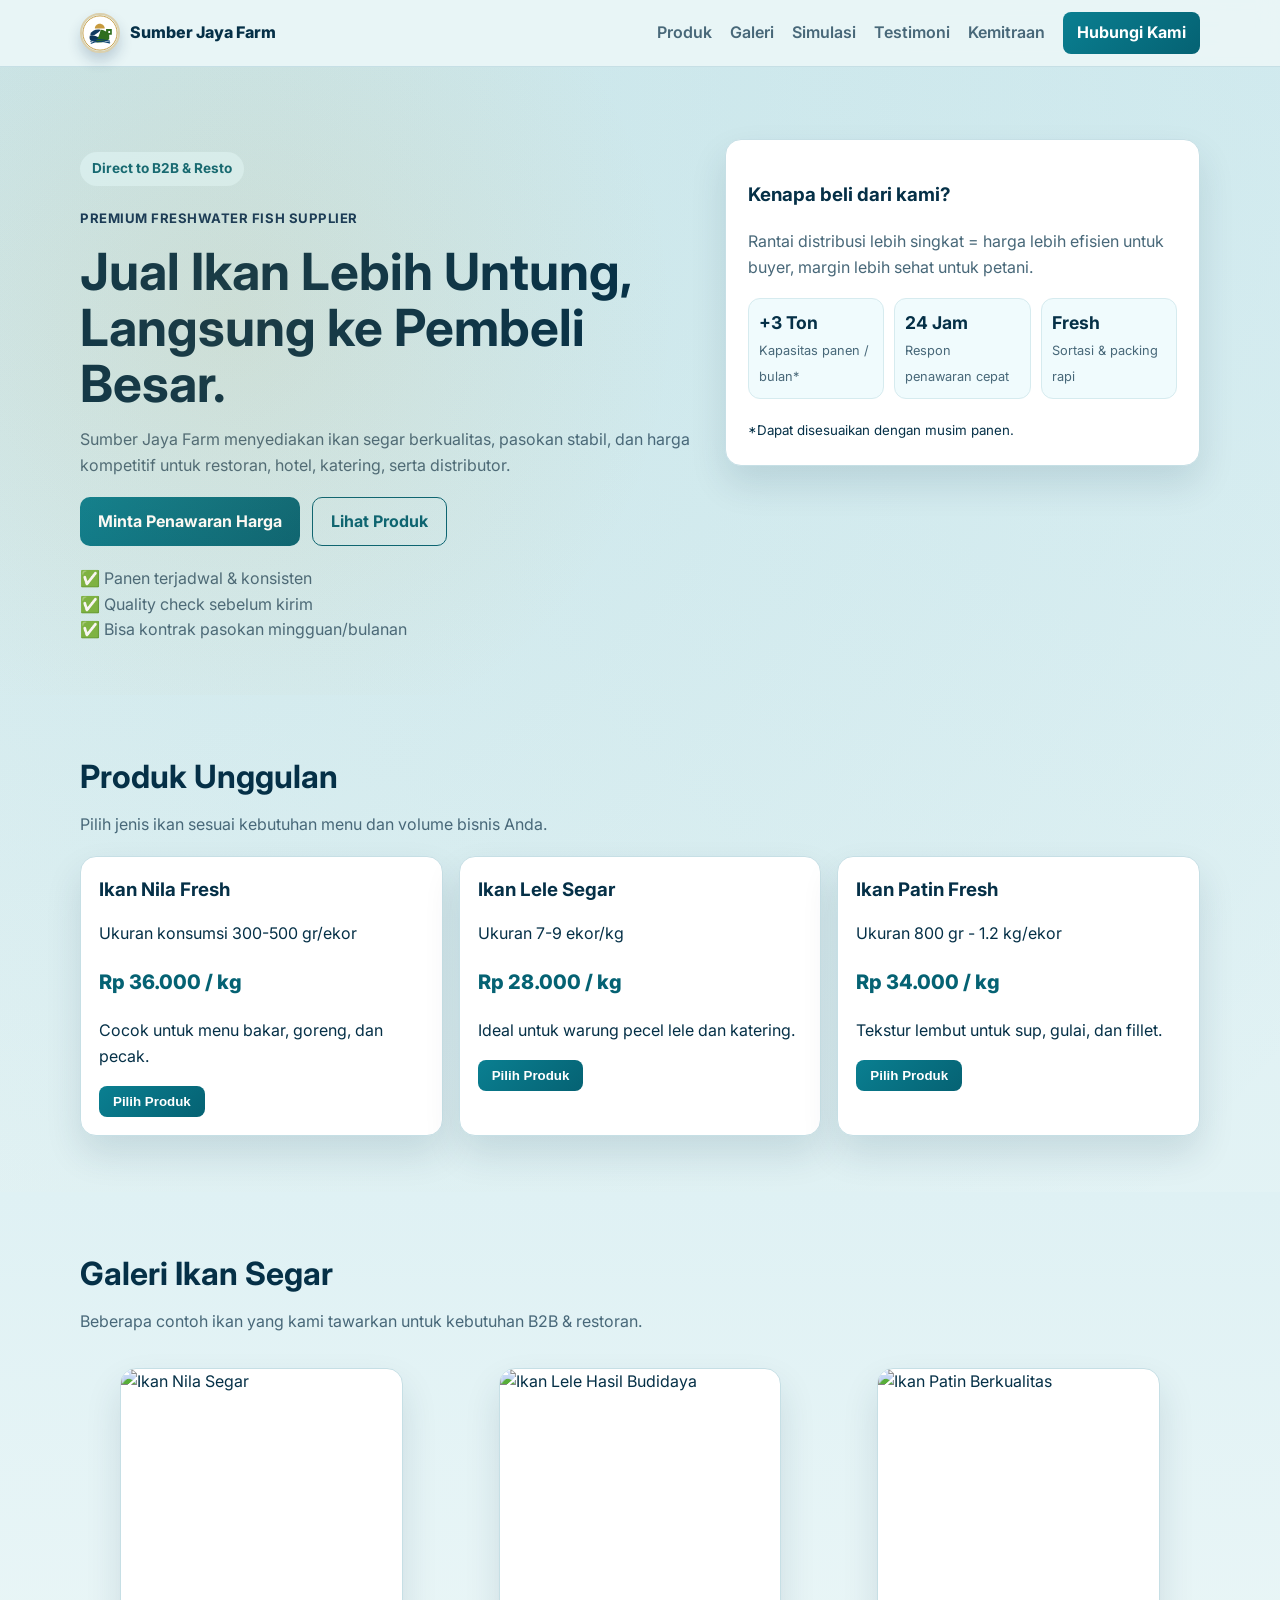
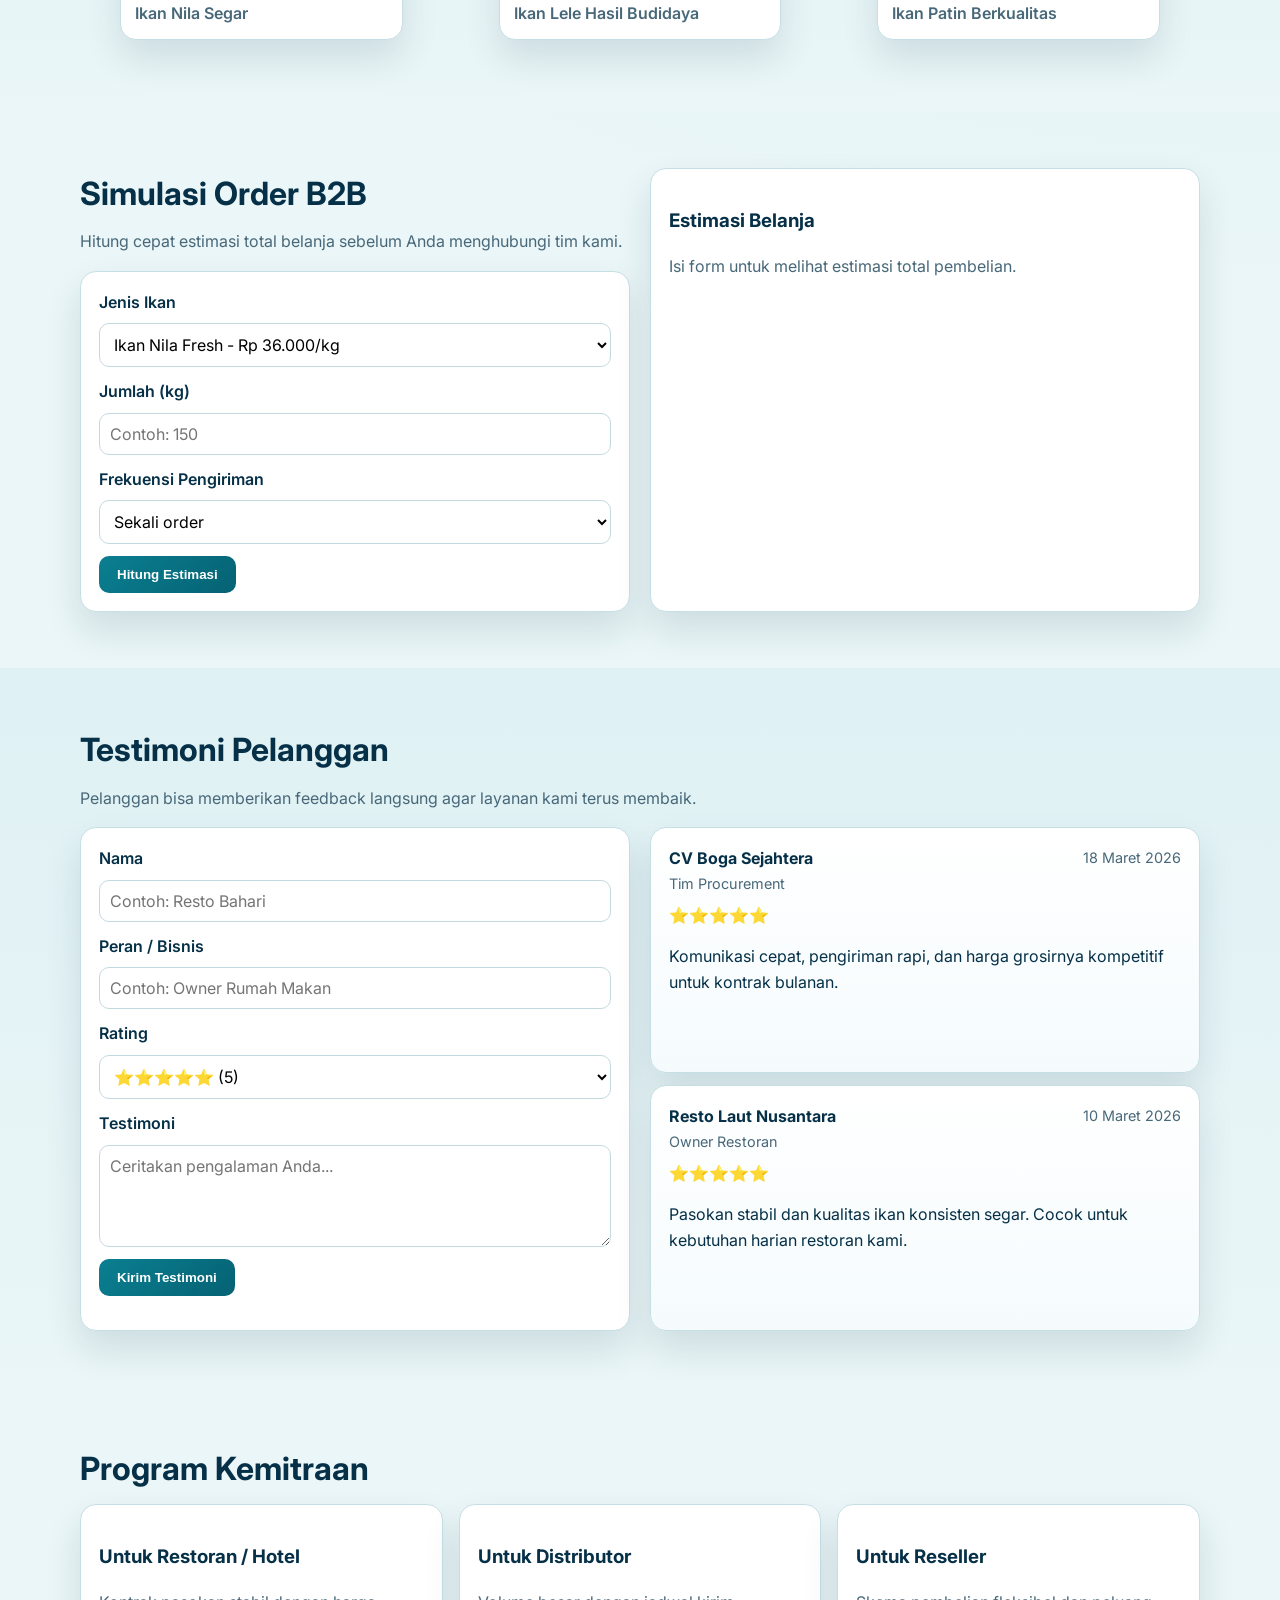
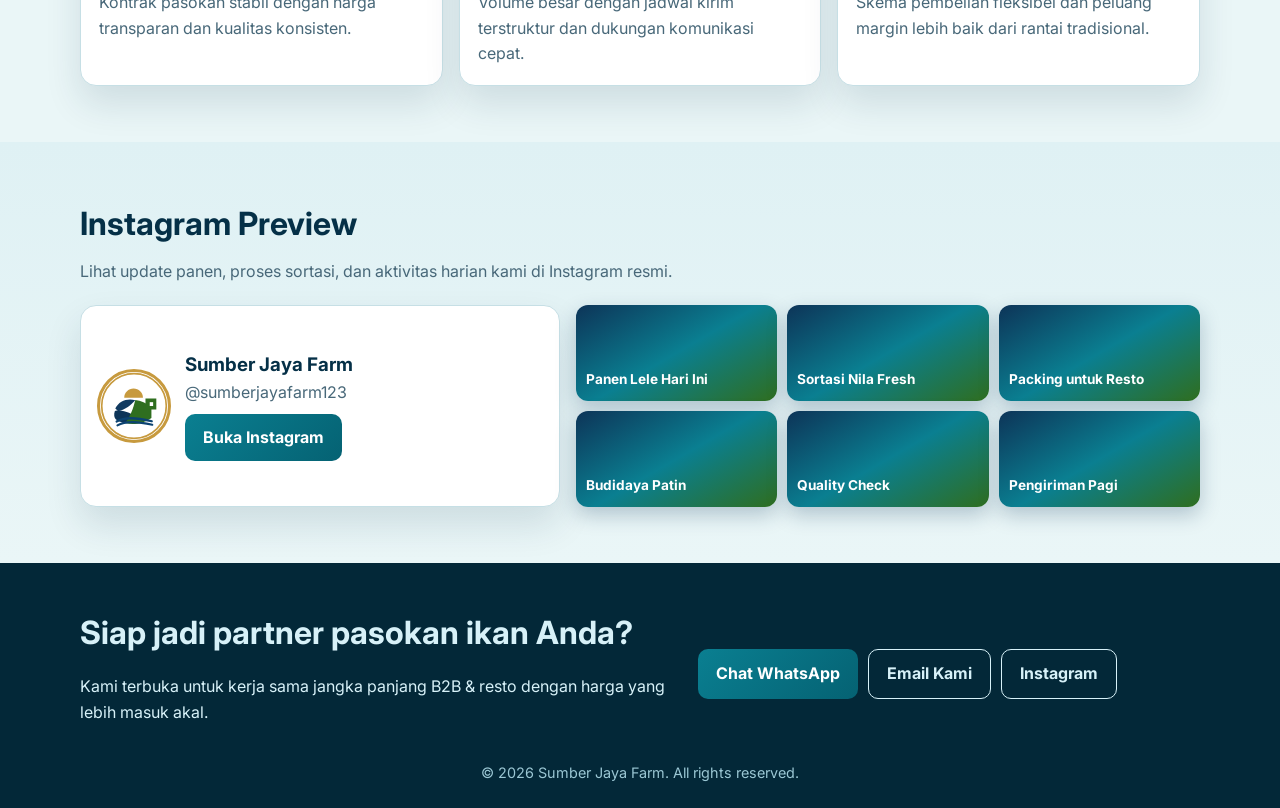
==== commit 2539ba3d: "Redesign landing UI and add Instagram preview section" ====
--- a/index.html
+++ b/index.html
@@ -3,8 +3,8 @@
 <head>
   <meta charset="UTF-8" />
   <meta name="viewport" content="width=device-width, initial-scale=1.0" />
-  <title>Sumber Jaya Makmur Farming | Supplier Ikan Segar untuk B2B & Resto</title>
-  <meta name="description" content="Website resmi Sumber Jaya Makmur Farming untuk penjualan hasil ikan langsung ke B2B, restoran, hotel, dan reseller." />
+  <title>Sumber Jaya Farm | Supplier Ikan Segar untuk B2B & Resto</title>
+  <meta name="description" content="Website resmi Sumber Jaya Farm untuk penjualan hasil ikan langsung ke B2B, restoran, hotel, dan reseller." />
   <link rel="preconnect" href="https://fonts.googleapis.com">
   <link rel="preconnect" href="https://fonts.gstatic.com" crossorigin>
   <link href="https://fonts.googleapis.com/css2?family=Inter:wght@400;500;600;700;800&display=swap" rel="stylesheet">
@@ -13,7 +13,10 @@
 <body>
   <header class="navbar">
     <div class="container nav-wrap">
-      <a class="brand" href="#home">Sumber Jaya Makmur Farming</a>
+      <a class="brand" href="#home">
+        <img src="assets-logo.svg" alt="Logo Sumber Jaya Farm" class="brand-logo" />
+        <span>Sumber Jaya Farm</span>
+      </a>
       <button id="menuToggle" class="menu-toggle" aria-label="Buka menu navigasi" aria-expanded="false">☰</button>
       <nav id="mainNav">
         <a href="#produk">Produk</a>
@@ -31,9 +34,10 @@
       <div class="container hero-grid">
         <div>
           <p class="badge">Direct to B2B & Resto</p>
+          <p class="hero-kicker">Premium Freshwater Fish Supplier</p>
           <h1>Jual Ikan Lebih Untung, Langsung ke Pembeli Besar.</h1>
           <p class="lead">
-            Sumber Jaya Makmur Farming menyediakan ikan segar berkualitas, pasokan stabil,
+            Sumber Jaya Farm menyediakan ikan segar berkualitas, pasokan stabil,
             dan harga kompetitif untuk restoran, hotel, katering, serta distributor.
           </p>
           <div class="cta-row">
@@ -172,6 +176,32 @@
         </div>
       </div>
     </section>
+
+    <section id="instagram" class="section alt">
+      <div class="container">
+        <h2>Instagram Preview</h2>
+        <p class="section-sub">Lihat update panen, proses sortasi, dan aktivitas harian kami di Instagram resmi.</p>
+        <div class="instagram-preview">
+          <div class="ig-profile-card">
+            <img src="assets-logo.svg" alt="Logo Sumber Jaya Farm" class="ig-avatar" />
+            <div>
+              <h3>Sumber Jaya Farm</h3>
+              <p>@sumberjayafarm123</p>
+              <a class="btn" href="https://www.instagram.com/sumberjayafarm123?igsh=MXRiMDlhdGFsMHc0dg==" target="_blank" rel="noopener noreferrer">Buka Instagram</a>
+            </div>
+          </div>
+          <div class="ig-mock-grid" aria-label="Preview feed Instagram">
+            <div class="ig-post">Panen Lele Hari Ini</div>
+            <div class="ig-post">Sortasi Nila Fresh</div>
+            <div class="ig-post">Packing untuk Resto</div>
+            <div class="ig-post">Budidaya Patin</div>
+            <div class="ig-post">Quality Check</div>
+            <div class="ig-post">Pengiriman Pagi</div>
+          </div>
+        </div>
+      </div>
+    </section>
+
   </main>
 
   <footer id="kontak" class="footer">
@@ -183,9 +213,10 @@
       <div class="contact-cta">
         <a class="btn" href="https://wa.me/6281234567890" target="_blank" rel="noopener noreferrer">Chat WhatsApp</a>
         <a class="btn btn-outline" href="mailto:sumberjayamakmurfarming@gmail.com">Email Kami</a>
+        <a class="btn btn-outline" href="https://www.instagram.com/sumberjayafarm123?igsh=MXRiMDlhdGFsMHc0dg==" target="_blank" rel="noopener noreferrer">Instagram</a>
       </div>
     </div>
-    <p class="copyright">© <span id="year"></span> Sumber Jaya Makmur Farming. All rights reserved.</p>
+    <p class="copyright">© <span id="year"></span> Sumber Jaya Farm. All rights reserved.</p>
   </footer>
 
   <script src="script.js"></script>
--- a/style.css
+++ b/style.css
@@ -6,6 +6,9 @@
   --muted: #486879;
   --accent: #0a7f91;
   --accent-dark: #056273;
+  --gold: #c79a3e;
+  --deep-blue: #0d3458;
+  --green: #2f6e1f;
   --line: #c6dfe5;
   --soft: #f0fbfd;
   --shadow: 0 18px 36px rgba(5, 48, 71, 0.12);
@@ -50,6 +53,17 @@
   font-weight: 800;
   text-decoration: none;
   color: var(--text);
+  display: inline-flex;
+  align-items: center;
+  gap: 10px;
+}
+
+.brand-logo {
+  width: 40px;
+  height: 40px;
+  border-radius: 50%;
+  border: 2px solid rgba(199, 154, 62, 0.4);
+  box-shadow: 0 8px 14px rgba(13, 52, 88, 0.2);
 }
 
 .menu-toggle {
@@ -76,6 +90,24 @@
 
 .hero {
   padding: 72px 0 52px;
+  position: relative;
+}
+
+.hero::after {
+  content: "";
+  position: absolute;
+  inset: 0;
+  background: radial-gradient(circle at 18% 40%, rgba(199, 154, 62, 0.12), transparent 40%);
+  pointer-events: none;
+}
+
+.hero-kicker {
+  margin: 8px 0 0;
+  font-weight: 700;
+  color: var(--deep-blue);
+  letter-spacing: 0.04em;
+  text-transform: uppercase;
+  font-size: 0.82rem;
 }
 
 .hero-grid {
@@ -318,7 +350,9 @@
   .footer-grid,
   .cards,
   .benefits,
-  .gallery-grid {
+  .gallery-grid,
+  .instagram-preview,
+  .ig-mock-grid {
     grid-template-columns: 1fr;
   }
 
@@ -346,3 +380,57 @@
 
   .hero { padding-top: 42px; }
 }
+
+
+.instagram-preview {
+  margin-top: 20px;
+  display: grid;
+  grid-template-columns: 1fr 1.3fr;
+  gap: 16px;
+}
+
+.ig-profile-card {
+  display: flex;
+  gap: 14px;
+  align-items: center;
+  background: #fff;
+  border: 1px solid var(--line);
+  border-radius: 16px;
+  padding: 16px;
+  box-shadow: var(--shadow);
+}
+
+.ig-avatar {
+  width: 74px;
+  height: 74px;
+  border-radius: 50%;
+  border: 3px solid var(--gold);
+}
+
+.ig-profile-card h3 {
+  margin: 0;
+}
+
+.ig-profile-card p {
+  margin: 0 0 8px;
+  color: var(--muted);
+}
+
+.ig-mock-grid {
+  display: grid;
+  grid-template-columns: repeat(3, minmax(0, 1fr));
+  gap: 10px;
+}
+
+.ig-post {
+  min-height: 96px;
+  border-radius: 12px;
+  display: flex;
+  align-items: end;
+  padding: 10px;
+  color: #fff;
+  font-weight: 700;
+  font-size: 0.85rem;
+  background: linear-gradient(150deg, var(--deep-blue), var(--accent), var(--green));
+  box-shadow: 0 8px 20px rgba(13, 52, 88, 0.25);
+}
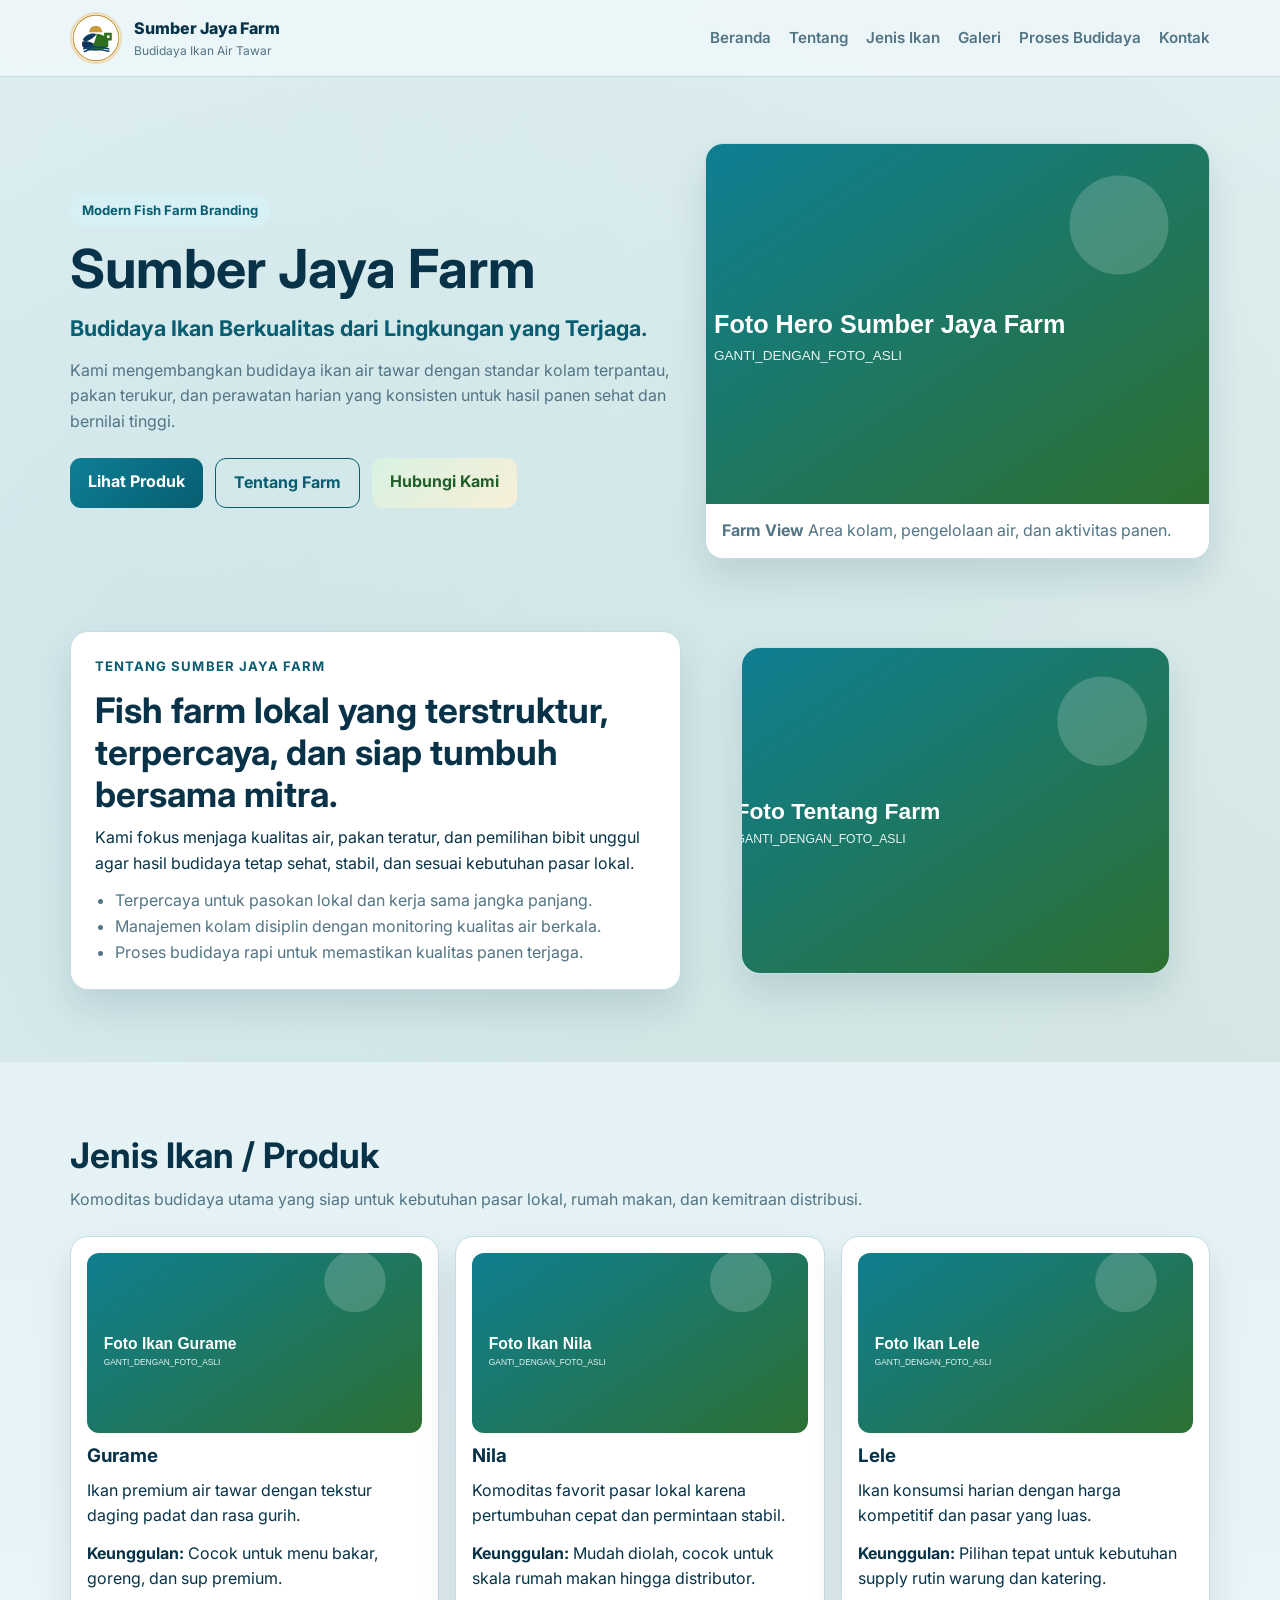
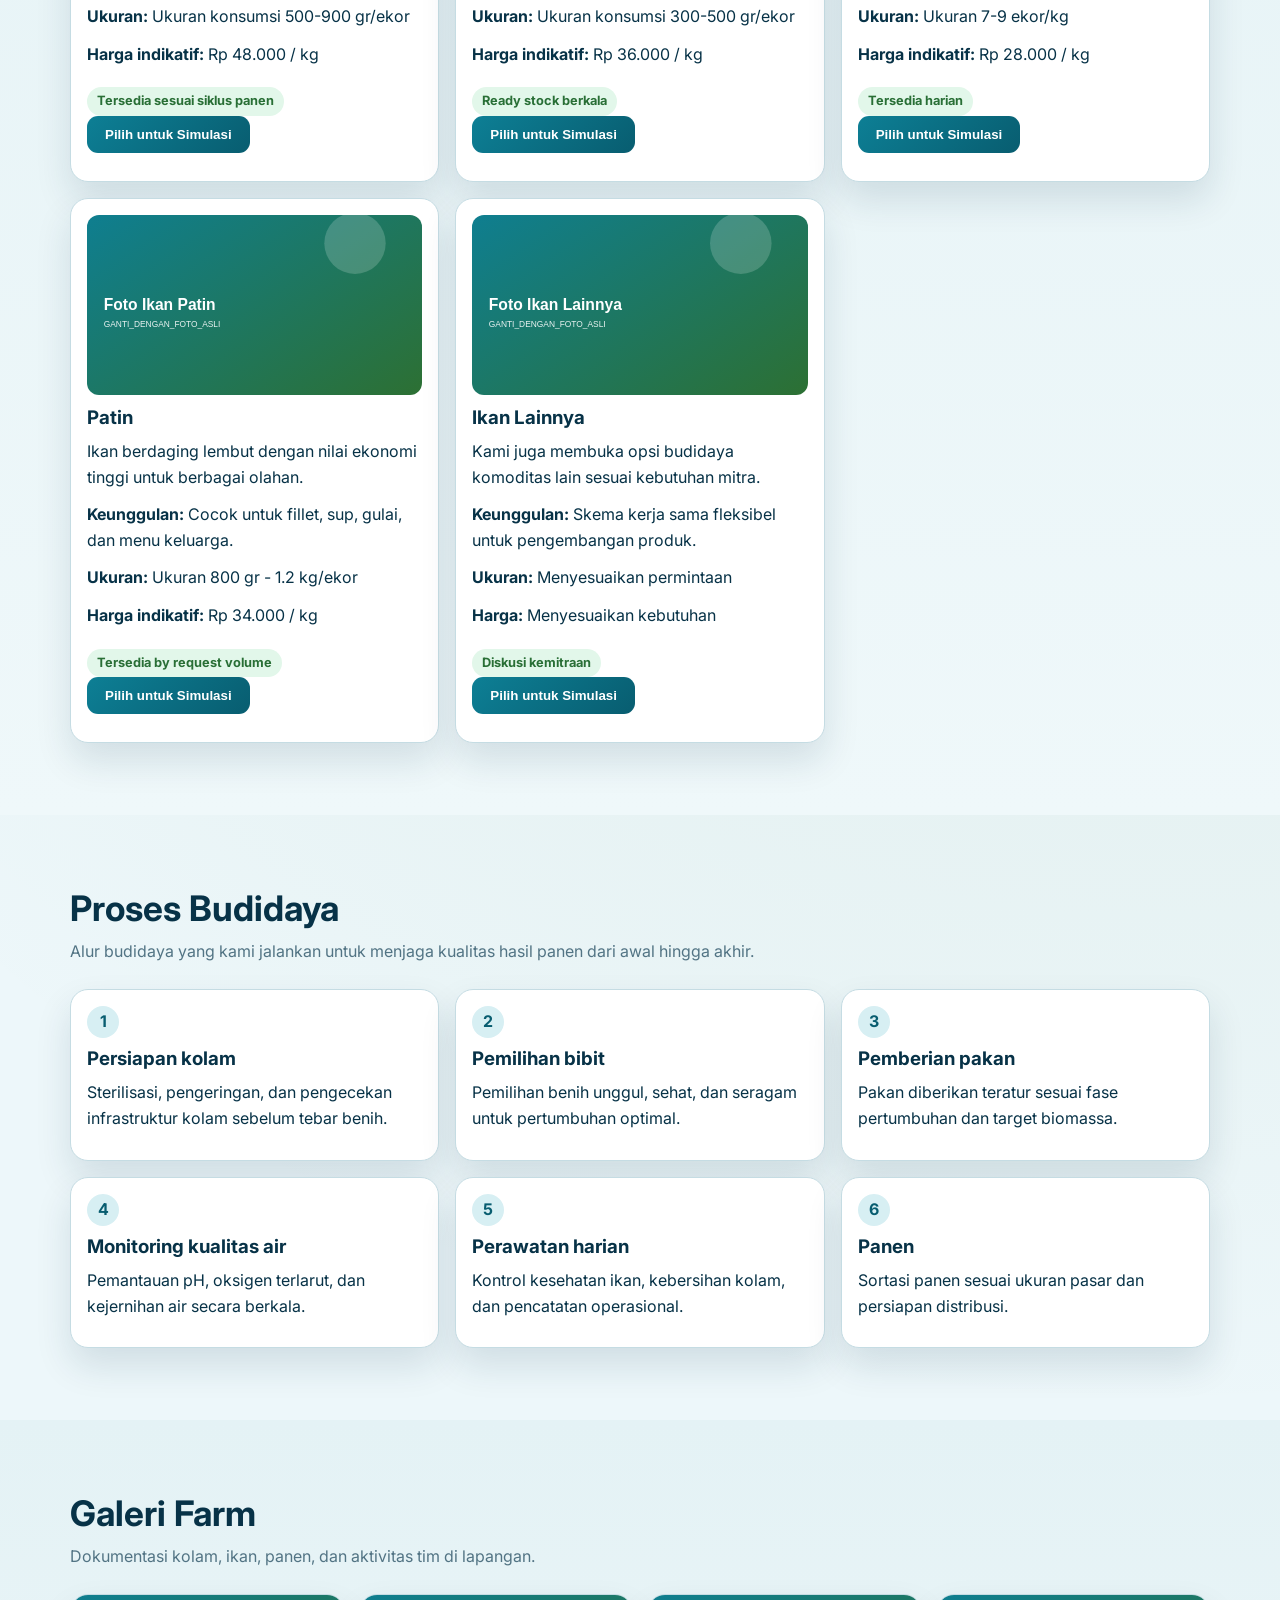
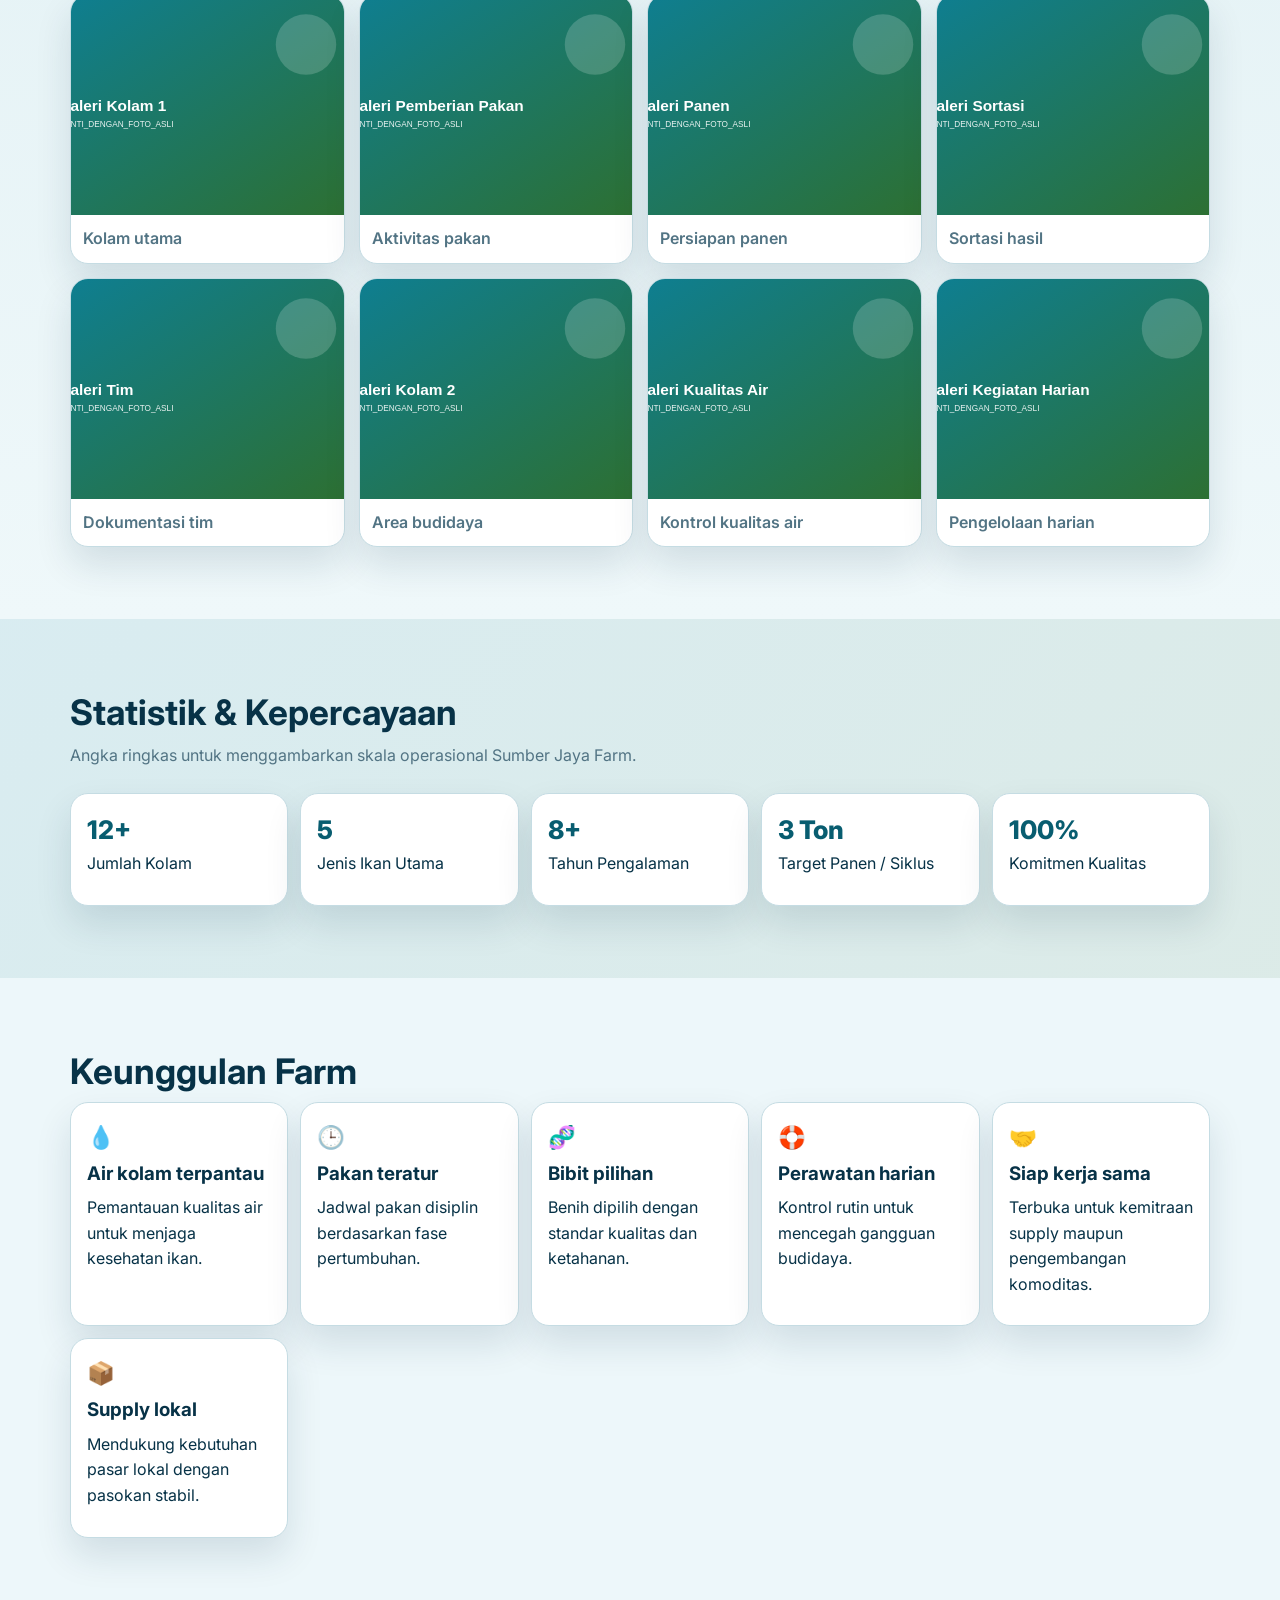
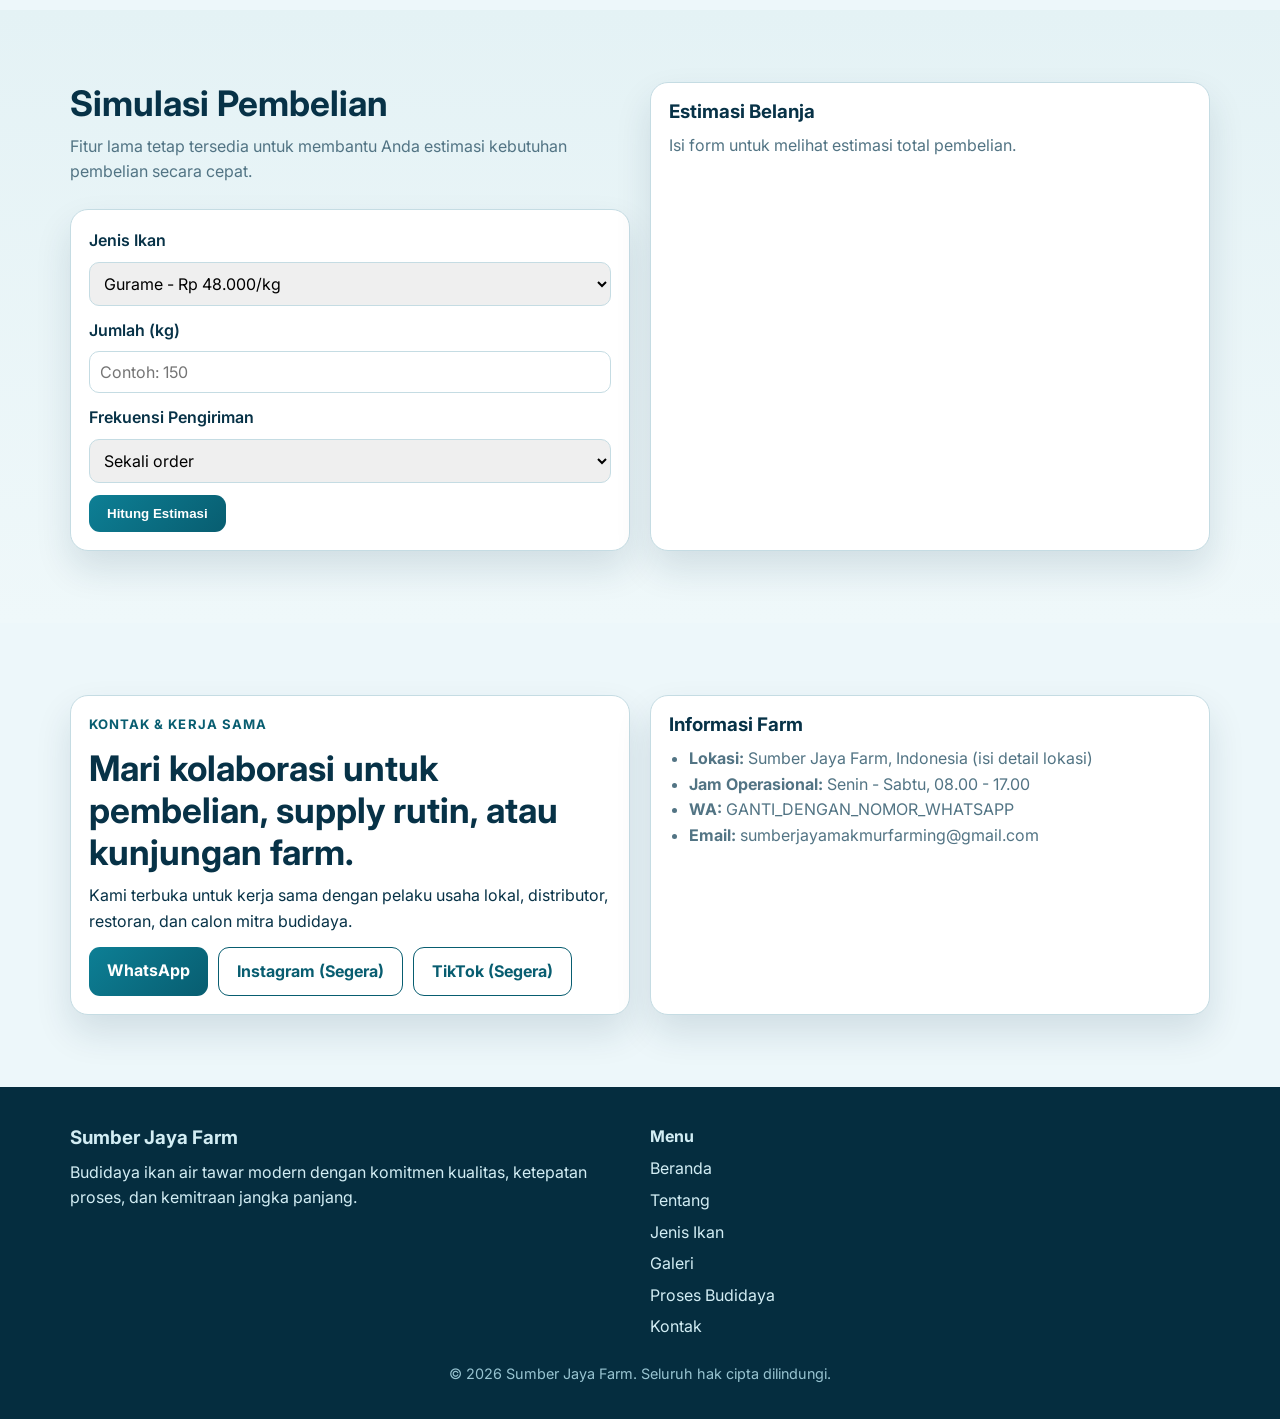
==== commit 5366c0ec: "Redesign landing page with modern fish farm branding" ====
--- a/index.html
+++ b/index.html
@@ -3,96 +3,125 @@
 <head>
   <meta charset="UTF-8" />
   <meta name="viewport" content="width=device-width, initial-scale=1.0" />
-  <title>Sumber Jaya Farm | Supplier Ikan Segar untuk B2B & Resto</title>
-  <meta name="description" content="Website resmi Sumber Jaya Farm untuk penjualan hasil ikan langsung ke B2B, restoran, hotel, dan reseller." />
-  <link rel="preconnect" href="https://fonts.googleapis.com">
-  <link rel="preconnect" href="https://fonts.gstatic.com" crossorigin>
-  <link href="https://fonts.googleapis.com/css2?family=Inter:wght@400;500;600;700;800&display=swap" rel="stylesheet">
+  <title>Sumber Jaya Farm - Budidaya Ikan Berkualitas</title>
+  <meta name="description" content="Website resmi Sumber Jaya Farm, usaha budidaya ikan dengan fokus pada kualitas, perawatan, dan hasil panen terbaik." />
+  <meta name="keywords" content="Sumber Jaya Farm, budidaya ikan, ikan gurame, ikan nila, fish farm, kolam ikan" />
+  <link rel="preconnect" href="https://fonts.googleapis.com" />
+  <link rel="preconnect" href="https://fonts.gstatic.com" crossorigin />
+  <link href="https://fonts.googleapis.com/css2?family=Inter:wght@400;500;600;700;800&display=swap" rel="stylesheet" />
   <link rel="stylesheet" href="style.css" />
 </head>
 <body>
   <header class="navbar">
     <div class="container nav-wrap">
-      <a class="brand" href="#home">
-        <img src="assets-logo.svg" alt="Logo Sumber Jaya Farm" class="brand-logo" />
-        <span>Sumber Jaya Farm</span>
+      <a class="brand" href="#beranda">
+        <!-- GANTI_DENGAN_LOGO_SUMBER_JAYA_FARM -->
+        <img src="public/images/logo/logo-sumber-jaya-farm.svg" alt="Logo Sumber Jaya Farm" class="brand-logo" />
+        <div>
+          <span class="brand-title">Sumber Jaya Farm</span>
+          <small class="brand-sub">Budidaya Ikan Air Tawar</small>
+        </div>
       </a>
       <button id="menuToggle" class="menu-toggle" aria-label="Buka menu navigasi" aria-expanded="false">☰</button>
       <nav id="mainNav">
-        <a href="#produk">Produk</a>
+        <a href="#beranda">Beranda</a>
+        <a href="#tentang">Tentang</a>
+        <a href="#jenis-ikan">Jenis Ikan</a>
         <a href="#galeri">Galeri</a>
-        <a href="#simulasi">Simulasi</a>
-        <a href="#testimoni">Testimoni</a>
-        <a href="#kemitraan">Kemitraan</a>
-        <a href="#kontak" class="btn btn-sm">Hubungi Kami</a>
+        <a href="#proses">Proses Budidaya</a>
+        <a href="#kontak">Kontak</a>
       </nav>
     </div>
   </header>
 
   <main>
-    <section id="home" class="hero">
+    <section id="beranda" class="hero section-anchor">
       <div class="container hero-grid">
         <div>
-          <p class="badge">Direct to B2B & Resto</p>
-          <p class="hero-kicker">Premium Freshwater Fish Supplier</p>
-          <h1>Jual Ikan Lebih Untung, Langsung ke Pembeli Besar.</h1>
-          <p class="lead">
-            Sumber Jaya Farm menyediakan ikan segar berkualitas, pasokan stabil,
-            dan harga kompetitif untuk restoran, hotel, katering, serta distributor.
-          </p>
+          <p class="badge">Modern Fish Farm Branding</p>
+          <h1>Sumber Jaya Farm</h1>
+          <p class="hero-tagline">Budidaya Ikan Berkualitas dari Lingkungan yang Terjaga.</p>
+          <p class="lead">Kami mengembangkan budidaya ikan air tawar dengan standar kolam terpantau, pakan terukur, dan perawatan harian yang konsisten untuk hasil panen sehat dan bernilai tinggi.</p>
           <div class="cta-row">
-            <a class="btn" href="#kontak">Minta Penawaran Harga</a>
-            <a class="btn btn-outline" href="#produk">Lihat Produk</a>
+            <a class="btn" href="#jenis-ikan">Lihat Produk</a>
+            <a class="btn btn-outline" href="#tentang">Tentang Farm</a>
+            <a class="btn btn-soft" href="#kontak">Hubungi Kami</a>
           </div>
-          <ul class="trust-list">
-            <li>✅ Panen terjadwal & konsisten</li>
-            <li>✅ Quality check sebelum kirim</li>
-            <li>✅ Bisa kontrak pasokan mingguan/bulanan</li>
+        </div>
+        <aside class="hero-media-card">
+          <!-- GANTI_DENGAN_FOTO_UTAMA_FARM -->
+          <img src="public/images/gallery/hero-farm.svg" alt="Area kolam utama Sumber Jaya Farm" />
+          <div class="hero-media-meta">
+            <strong>Farm View</strong>
+            <span>Area kolam, pengelolaan air, dan aktivitas panen.</span>
+          </div>
+        </aside>
+      </div>
+    </section>
+
+    <section id="tentang" class="section section-anchor">
+      <div class="container about-grid">
+        <article class="about-card">
+          <p class="section-kicker">Tentang Sumber Jaya Farm</p>
+          <h2>Fish farm lokal yang terstruktur, terpercaya, dan siap tumbuh bersama mitra.</h2>
+          <p>Kami fokus menjaga kualitas air, pakan teratur, dan pemilihan bibit unggul agar hasil budidaya tetap sehat, stabil, dan sesuai kebutuhan pasar lokal.</p>
+          <ul class="check-list">
+            <li>Terpercaya untuk pasokan lokal dan kerja sama jangka panjang.</li>
+            <li>Manajemen kolam disiplin dengan monitoring kualitas air berkala.</li>
+            <li>Proses budidaya rapi untuk memastikan kualitas panen terjaga.</li>
           </ul>
-        </div>
-        <aside class="hero-card">
-          <h3>Kenapa beli dari kami?</h3>
-          <p>Rantai distribusi lebih singkat = harga lebih efisien untuk buyer, margin lebih sehat untuk petani.</p>
-          <div class="mini-stats">
-            <div>
-              <strong>+3 Ton</strong>
-              <span>Kapasitas panen / bulan*</span>
-            </div>
-            <div>
-              <strong>24 Jam</strong>
-              <span>Respon penawaran cepat</span>
-            </div>
-            <div>
-              <strong>Fresh</strong>
-              <span>Sortasi & packing rapi</span>
-            </div>
-          </div>
-          <small>*Dapat disesuaikan dengan musim panen.</small>
-        </aside>
-      </div>
-    </section>
-
-    <section id="produk" class="section">
-      <div class="container">
-        <h2>Produk Unggulan</h2>
-        <p class="section-sub">Pilih jenis ikan sesuai kebutuhan menu dan volume bisnis Anda.</p>
+        </article>
+        <figure class="about-photo">
+          <!-- GANTI_DENGAN_FOTO_TIM_ATAU_KOLAM -->
+          <img src="public/images/gallery/tentang-farm.svg" alt="Dokumentasi kegiatan di Sumber Jaya Farm" />
+        </figure>
+      </div>
+    </section>
+
+    <section id="jenis-ikan" class="section alt section-anchor">
+      <div class="container">
+        <h2>Jenis Ikan / Produk</h2>
+        <p class="section-sub">Komoditas budidaya utama yang siap untuk kebutuhan pasar lokal, rumah makan, dan kemitraan distribusi.</p>
         <div class="cards" id="productCards"></div>
       </div>
     </section>
 
-    <section id="galeri" class="section alt">
-      <div class="container">
-        <h2>Galeri Ikan Segar</h2>
-        <p class="section-sub">Beberapa contoh ikan yang kami tawarkan untuk kebutuhan B2B & restoran.</p>
-        <div class="gallery-grid" id="fishGallery"></div>
-      </div>
-    </section>
-
-    <section id="simulasi" class="section">
+    <section id="proses" class="section section-anchor">
+      <div class="container">
+        <h2>Proses Budidaya</h2>
+        <p class="section-sub">Alur budidaya yang kami jalankan untuk menjaga kualitas hasil panen dari awal hingga akhir.</p>
+        <div class="timeline" id="processTimeline"></div>
+      </div>
+    </section>
+
+    <section id="galeri" class="section alt section-anchor">
+      <div class="container">
+        <h2>Galeri Farm</h2>
+        <p class="section-sub">Dokumentasi kolam, ikan, panen, dan aktivitas tim di lapangan.</p>
+        <div class="gallery-grid" id="farmGallery"></div>
+      </div>
+    </section>
+
+    <section class="section stats-section">
+      <div class="container">
+        <h2>Statistik & Kepercayaan</h2>
+        <p class="section-sub">Angka ringkas untuk menggambarkan skala operasional Sumber Jaya Farm.</p>
+        <div class="stats-grid" id="statsGrid"></div>
+      </div>
+    </section>
+
+    <section class="section section-anchor" id="keunggulan">
+      <div class="container">
+        <h2>Keunggulan Farm</h2>
+        <div class="advantages-grid" id="advantagesGrid"></div>
+      </div>
+    </section>
+
+    <section id="simulasi" class="section alt section-anchor">
       <div class="container sim-grid">
         <div>
-          <h2>Simulasi Order B2B</h2>
-          <p class="section-sub">Hitung cepat estimasi total belanja sebelum Anda menghubungi tim kami.</p>
+          <h2>Simulasi Pembelian</h2>
+          <p class="section-sub">Fitur lama tetap tersedia untuk membantu Anda estimasi kebutuhan pembelian secara cepat.</p>
           <form id="calcForm" class="form-card">
             <label>
               Jenis Ikan
@@ -120,103 +149,50 @@
       </div>
     </section>
 
-    <section id="testimoni" class="section alt">
-      <div class="container">
-        <h2>Testimoni Pelanggan</h2>
-        <p class="section-sub">Pelanggan bisa memberikan feedback langsung agar layanan kami terus membaik.</p>
-        <div class="testimonial-layout">
-          <form id="testimonialForm" class="form-card">
-            <label>
-              Nama
-              <input type="text" id="customerName" placeholder="Contoh: Resto Bahari" required maxlength="60" />
-            </label>
-            <label>
-              Peran / Bisnis
-              <input type="text" id="customerRole" placeholder="Contoh: Owner Rumah Makan" required maxlength="80" />
-            </label>
-            <label>
-              Rating
-              <select id="customerRating" required>
-                <option value="5">⭐⭐⭐⭐⭐ (5)</option>
-                <option value="4">⭐⭐⭐⭐ (4)</option>
-                <option value="3">⭐⭐⭐ (3)</option>
-                <option value="2">⭐⭐ (2)</option>
-                <option value="1">⭐ (1)</option>
-              </select>
-            </label>
-            <label>
-              Testimoni
-              <textarea id="customerMessage" rows="4" placeholder="Ceritakan pengalaman Anda..." required maxlength="300"></textarea>
-            </label>
-            <button type="submit" class="btn">Kirim Testimoni</button>
-            <p id="testimonialFeedback" class="placeholder"></p>
-          </form>
-
-          <div id="testimonialList" class="testimonial-list" aria-live="polite"></div>
-        </div>
-      </div>
-    </section>
-
-    <section id="kemitraan" class="section">
-      <div class="container">
-        <h2>Program Kemitraan</h2>
-        <div class="benefits">
-          <article>
-            <h3>Untuk Restoran / Hotel</h3>
-            <p>Kontrak pasokan stabil dengan harga transparan dan kualitas konsisten.</p>
-          </article>
-          <article>
-            <h3>Untuk Distributor</h3>
-            <p>Volume besar dengan jadwal kirim terstruktur dan dukungan komunikasi cepat.</p>
-          </article>
-          <article>
-            <h3>Untuk Reseller</h3>
-            <p>Skema pembelian fleksibel dan peluang margin lebih baik dari rantai tradisional.</p>
-          </article>
-        </div>
-      </div>
-    </section>
-
-    <section id="instagram" class="section alt">
-      <div class="container">
-        <h2>Instagram Preview</h2>
-        <p class="section-sub">Lihat update panen, proses sortasi, dan aktivitas harian kami di Instagram resmi.</p>
-        <div class="instagram-preview">
-          <div class="ig-profile-card">
-            <img src="assets-logo.svg" alt="Logo Sumber Jaya Farm" class="ig-avatar" />
-            <div>
-              <h3>Sumber Jaya Farm</h3>
-              <p>@sumberjayafarm123</p>
-              <a class="btn" href="https://www.instagram.com/sumberjayafarm123?igsh=MXRiMDlhdGFsMHc0dg==" target="_blank" rel="noopener noreferrer">Buka Instagram</a>
-            </div>
+    <section id="kontak" class="section section-anchor">
+      <div class="container contact-grid">
+        <article class="contact-card">
+          <p class="section-kicker">Kontak & Kerja Sama</p>
+          <h2>Mari kolaborasi untuk pembelian, supply rutin, atau kunjungan farm.</h2>
+          <p>Kami terbuka untuk kerja sama dengan pelaku usaha lokal, distributor, restoran, dan calon mitra budidaya.</p>
+          <div class="contact-actions">
+            <a class="btn" href="https://wa.me/GANTI_DENGAN_NOMOR_WHATSAPP" target="_blank" rel="noopener noreferrer">WhatsApp</a>
+            <a class="btn btn-outline" href="#">Instagram (Segera)</a>
+            <a class="btn btn-outline" href="#">TikTok (Segera)</a>
           </div>
-          <div class="ig-mock-grid" aria-label="Preview feed Instagram">
-            <div class="ig-post">Panen Lele Hari Ini</div>
-            <div class="ig-post">Sortasi Nila Fresh</div>
-            <div class="ig-post">Packing untuk Resto</div>
-            <div class="ig-post">Budidaya Patin</div>
-            <div class="ig-post">Quality Check</div>
-            <div class="ig-post">Pengiriman Pagi</div>
-          </div>
-        </div>
-      </div>
-    </section>
-
+        </article>
+        <aside class="contact-info">
+          <h3>Informasi Farm</h3>
+          <ul>
+            <li><strong>Lokasi:</strong> Sumber Jaya Farm, Indonesia (isi detail lokasi)</li>
+            <li><strong>Jam Operasional:</strong> Senin - Sabtu, 08.00 - 17.00</li>
+            <li><strong>WA:</strong> GANTI_DENGAN_NOMOR_WHATSAPP</li>
+            <li><strong>Email:</strong> sumberjayamakmurfarming@gmail.com</li>
+          </ul>
+        </aside>
+      </div>
+    </section>
   </main>
 
-  <footer id="kontak" class="footer">
+  <footer class="footer">
     <div class="container footer-grid">
       <div>
-        <h2>Siap jadi partner pasokan ikan Anda?</h2>
-        <p>Kami terbuka untuk kerja sama jangka panjang B2B & resto dengan harga yang lebih masuk akal.</p>
-      </div>
-      <div class="contact-cta">
-        <a class="btn" href="https://wa.me/6281234567890" target="_blank" rel="noopener noreferrer">Chat WhatsApp</a>
-        <a class="btn btn-outline" href="mailto:sumberjayamakmurfarming@gmail.com">Email Kami</a>
-        <a class="btn btn-outline" href="https://www.instagram.com/sumberjayafarm123?igsh=MXRiMDlhdGFsMHc0dg==" target="_blank" rel="noopener noreferrer">Instagram</a>
+        <h3>Sumber Jaya Farm</h3>
+        <p>Budidaya ikan air tawar modern dengan komitmen kualitas, ketepatan proses, dan kemitraan jangka panjang.</p>
+      </div>
+      <div>
+        <h4>Menu</h4>
+        <ul class="footer-links">
+          <li><a href="#beranda">Beranda</a></li>
+          <li><a href="#tentang">Tentang</a></li>
+          <li><a href="#jenis-ikan">Jenis Ikan</a></li>
+          <li><a href="#galeri">Galeri</a></li>
+          <li><a href="#proses">Proses Budidaya</a></li>
+          <li><a href="#kontak">Kontak</a></li>
+        </ul>
       </div>
     </div>
-    <p class="copyright">© <span id="year"></span> Sumber Jaya Farm. All rights reserved.</p>
+    <p class="copyright">© <span id="year"></span> Sumber Jaya Farm. Seluruh hak cipta dilindungi.</p>
   </footer>
 
   <script src="script.js"></script>
--- a/style.css
+++ b/style.css
@@ -1,34 +1,52 @@
 :root {
-  --bg: #eaf6f7;
-  --bg-alt: #dff1f4;
+  --bg: #edf7fa;
+  --bg-alt: #e4f2f5;
   --card: #ffffff;
-  --text: #053047;
-  --muted: #486879;
-  --accent: #0a7f91;
-  --accent-dark: #056273;
-  --gold: #c79a3e;
-  --deep-blue: #0d3458;
-  --green: #2f6e1f;
-  --line: #c6dfe5;
-  --soft: #f0fbfd;
-  --shadow: 0 18px 36px rgba(5, 48, 71, 0.12);
+  --text: #073247;
+  --muted: #527484;
+  --line: #c5dce3;
+  --water: #0d7f95;
+  --water-dark: #085d70;
+  --leaf: #2e6f2e;
+  --gold: #cda24d;
+  --shadow: 0 18px 36px rgba(7, 50, 71, 0.12);
 }
 
 * { box-sizing: border-box; }
 html, body { margin: 0; padding: 0; scroll-behavior: smooth; }
 body {
   font-family: 'Inter', sans-serif;
-  background:
-    radial-gradient(circle at top right, rgba(95, 182, 203, 0.15), transparent 45%),
-    radial-gradient(circle at top left, rgba(10, 127, 145, 0.12), transparent 40%),
-    var(--bg);
   color: var(--text);
   line-height: 1.6;
-}
+  background:
+    radial-gradient(circle at 10% 10%, rgba(13, 127, 149, 0.1), transparent 32%),
+    radial-gradient(circle at 90% 20%, rgba(46, 111, 46, 0.1), transparent 35%),
+    var(--bg);
+}
+
+img { max-width: 100%; display: block; }
 
 .container {
-  width: min(1120px, 92%);
+  width: min(1140px, 92%);
   margin: 0 auto;
+}
+
+.section { padding: 72px 0; }
+.section.alt { background: linear-gradient(180deg, var(--bg-alt), #eff8fa); }
+.section-anchor { scroll-margin-top: 96px; }
+
+h1, h2, h3, h4 { line-height: 1.2; margin: 0 0 10px; }
+h1 { font-size: clamp(2rem, 4.2vw, 3.4rem); }
+h2 { font-size: clamp(1.5rem, 3vw, 2.2rem); }
+
+p { margin: 0 0 12px; }
+.section-sub { color: var(--muted); margin-bottom: 24px; }
+.section-kicker {
+  font-size: 0.82rem;
+  text-transform: uppercase;
+  letter-spacing: 0.08em;
+  font-weight: 700;
+  color: var(--water-dark);
 }
 
 .navbar {
@@ -36,401 +54,334 @@
   top: 0;
   z-index: 40;
   backdrop-filter: blur(10px);
-  background: rgba(234, 246, 247, 0.94);
+  background: rgba(237, 247, 250, 0.92);
   border-bottom: 1px solid var(--line);
 }
 
 .nav-wrap {
   display: flex;
+  align-items: center;
   justify-content: space-between;
-  align-items: center;
+  gap: 16px;
   padding: 12px 0;
-  gap: 16px;
   position: relative;
 }
 
 .brand {
-  font-weight: 800;
   text-decoration: none;
-  color: var(--text);
+  color: inherit;
   display: inline-flex;
   align-items: center;
-  gap: 10px;
-}
-
+  gap: 12px;
+}
 .brand-logo {
-  width: 40px;
-  height: 40px;
+  width: 52px;
+  height: 52px;
   border-radius: 50%;
-  border: 2px solid rgba(199, 154, 62, 0.4);
-  box-shadow: 0 8px 14px rgba(13, 52, 88, 0.2);
+  border: 2px solid rgba(205, 162, 77, 0.4);
+  object-fit: cover;
+  background: #fff;
+}
+.brand-title { font-weight: 800; display: block; }
+.brand-sub { color: var(--muted); display: block; font-size: 0.75rem; }
+
+nav {
+  display: flex;
+  align-items: center;
+  gap: 18px;
+}
+
+nav a {
+  text-decoration: none;
+  color: var(--muted);
+  font-weight: 600;
+  font-size: 0.95rem;
 }
 
 .menu-toggle {
   display: none;
   border: 1px solid var(--line);
+  border-radius: 10px;
   background: #fff;
+  padding: 8px 10px;
   color: var(--text);
-  border-radius: 10px;
-  padding: 8px 10px;
-  font-size: 1.1rem;
-}
-
-nav {
+}
+
+.hero { padding-top: 66px; }
+.hero-grid {
+  display: grid;
+  grid-template-columns: 1.2fr 1fr;
+  gap: 28px;
+  align-items: center;
+}
+
+.badge {
+  display: inline-flex;
+  border-radius: 999px;
+  padding: 6px 12px;
+  font-weight: 700;
+  font-size: 0.82rem;
+  background: #d7f0f5;
+  color: var(--water-dark);
+  margin-bottom: 10px;
+}
+.hero-tagline {
+  font-size: clamp(1rem, 2vw, 1.35rem);
+  color: var(--water-dark);
+  font-weight: 700;
+}
+.lead { color: var(--muted); max-width: 60ch; }
+
+.cta-row {
   display: flex;
-  gap: 18px;
-  align-items: center;
-}
-
-nav a {
-  color: var(--muted);
-  text-decoration: none;
-  font-weight: 600;
-}
-
-.hero {
-  padding: 72px 0 52px;
-  position: relative;
-}
-
-.hero::after {
-  content: "";
-  position: absolute;
-  inset: 0;
-  background: radial-gradient(circle at 18% 40%, rgba(199, 154, 62, 0.12), transparent 40%);
-  pointer-events: none;
-}
-
-.hero-kicker {
-  margin: 8px 0 0;
-  font-weight: 700;
-  color: var(--deep-blue);
-  letter-spacing: 0.04em;
-  text-transform: uppercase;
-  font-size: 0.82rem;
-}
-
-.hero-grid {
-  display: grid;
-  grid-template-columns: 1.3fr 1fr;
-  gap: 28px;
-  align-items: start;
-}
-
-.badge {
-  display: inline-block;
-  background: #d9f3f8;
-  color: #0a6675;
-  padding: 6px 12px;
-  border-radius: 999px;
-  font-weight: 700;
-  font-size: 0.85rem;
-}
-
-h1 {
-  font-size: clamp(2rem, 4vw, 3.2rem);
-  line-height: 1.1;
-  margin: 14px 0;
-}
-
-.lead { color: var(--muted); max-width: 62ch; }
-
-.cta-row {
-  margin-top: 18px;
-  display: flex;
+  flex-wrap: wrap;
   gap: 12px;
-  flex-wrap: wrap;
+  margin-top: 24px;
 }
 
 .btn {
   border: none;
+  border-radius: 11px;
   text-decoration: none;
-  background: linear-gradient(135deg, var(--accent), var(--accent-dark));
+  padding: 11px 18px;
+  font-weight: 700;
+  cursor: pointer;
+  transition: transform 0.2s ease, filter 0.2s ease;
+  background: linear-gradient(135deg, var(--water), var(--water-dark));
   color: #fff;
-  padding: 11px 18px;
-  border-radius: 10px;
-  font-weight: 700;
-  display: inline-flex;
-  align-items: center;
-  justify-content: center;
-  cursor: pointer;
-  transition: transform 0.15s ease, filter 0.2s ease;
-}
-
-.btn:hover { filter: brightness(1.05); transform: translateY(-1px); }
-.btn-outline { background: transparent; color: var(--accent-dark); border: 1px solid var(--accent-dark); }
-.btn-outline:hover { background: #e5f7fa; }
-.btn-sm { padding: 8px 14px; border-radius: 8px; }
-
-.trust-list {
-  list-style: none;
-  margin: 20px 0 0;
-  padding: 0;
-  color: var(--muted);
-}
-
-.hero-card,
+}
+.btn:hover { transform: translateY(-1px); filter: brightness(1.04); }
+.btn-outline {
+  background: transparent;
+  color: var(--water-dark);
+  border: 1px solid var(--water-dark);
+}
+.btn-soft {
+  background: linear-gradient(135deg, #d8f2e1, #f7efd8);
+  color: #215f2a;
+}
+
+.hero-media-card,
+.about-card,
+.about-photo,
 .form-card,
 .result-card,
+.contact-card,
+.contact-info,
 .cards article,
-.benefits article,
-.testimonial-item,
+.timeline article,
+.stats-grid article,
+.advantages-grid article,
 .gallery-item {
   background: var(--card);
   border: 1px solid var(--line);
-  border-radius: 16px;
+  border-radius: 18px;
   box-shadow: var(--shadow);
 }
 
-.hero-card { padding: 22px; }
-.hero-card p { color: var(--muted); }
-
-.mini-stats {
-  display: grid;
-  grid-template-columns: repeat(3, 1fr);
-  gap: 10px;
-  margin: 18px 0;
-}
-
-.mini-stats div {
-  background: var(--soft);
-  border: 1px solid #d6ebef;
-  border-radius: 12px;
-  padding: 10px;
-}
-
-.mini-stats strong { display: block; font-size: 1.1rem; }
-.mini-stats span { font-size: 0.8rem; color: var(--muted); }
-
-.section { padding: 56px 0; }
-.section.alt { background: linear-gradient(180deg, var(--bg-alt), #eaf6f7); }
-h2 { margin: 0 0 10px; font-size: clamp(1.5rem, 2.5vw, 2.1rem); }
-.section-sub { color: var(--muted); margin-top: 0; }
-
-.cards,
-.gallery-grid {
+.hero-media-card { overflow: hidden; }
+.hero-media-card img {
+  width: 100%;
+  height: 360px;
+  object-fit: cover;
+}
+.hero-media-meta {
+  padding: 14px 16px;
+  color: var(--muted);
+}
+
+.about-grid {
+  display: grid;
+  grid-template-columns: 1.2fr 1fr;
+  gap: 20px;
+}
+.about-card { padding: 24px; }
+.check-list { margin: 0; padding-left: 20px; color: var(--muted); }
+.about-photo img {
+  width: 100%;
+  height: 100%;
+  min-height: 280px;
+  object-fit: cover;
+  border-radius: 18px;
+}
+
+.cards {
   display: grid;
   grid-template-columns: repeat(3, minmax(0, 1fr));
   gap: 16px;
-  margin-top: 18px;
-}
-
-.cards article,
-.benefits article,
-.testimonial-item {
-  padding: 18px;
-}
-
-.cards h3 { margin: 0 0 6px; }
-.price {
-  color: var(--accent-dark);
-  font-size: 1.25rem;
-  font-weight: 800;
-}
-
-.gallery-item {
-  overflow: hidden;
-}
-
+}
+.cards article { padding: 16px; }
+.cards .fish-image {
+  width: 100%;
+  height: 180px;
+  border-radius: 12px;
+  object-fit: cover;
+  margin-bottom: 12px;
+}
+.chip {
+  display: inline-block;
+  margin-top: 8px;
+  font-size: 0.8rem;
+  font-weight: 700;
+  padding: 4px 10px;
+  border-radius: 999px;
+  background: #e2f7ea;
+  color: #296f36;
+}
+
+.timeline {
+  display: grid;
+  grid-template-columns: repeat(3, minmax(0, 1fr));
+  gap: 16px;
+}
+.timeline article { padding: 16px; position: relative; }
+.timeline .step {
+  display: inline-flex;
+  width: 32px;
+  height: 32px;
+  border-radius: 50%;
+  align-items: center;
+  justify-content: center;
+  margin-bottom: 10px;
+  font-weight: 700;
+  background: #d7eff3;
+  color: var(--water-dark);
+}
+
+.gallery-grid {
+  display: grid;
+  grid-template-columns: 1fr;
+  gap: 14px;
+}
+@media (min-width: 700px) {
+  .gallery-grid { grid-template-columns: repeat(2, minmax(0, 1fr)); }
+}
+@media (min-width: 1024px) {
+  .gallery-grid { grid-template-columns: repeat(4, minmax(0, 1fr)); }
+}
+
+.gallery-item { overflow: hidden; margin: 0; }
 .gallery-item img {
   width: 100%;
   height: 220px;
   object-fit: cover;
-  display: block;
-}
-
+  transition: transform 0.28s ease;
+}
+.gallery-item:hover img { transform: scale(1.05); }
 .gallery-item figcaption {
-  padding: 12px 14px;
+  padding: 11px 12px;
   color: var(--muted);
   font-weight: 600;
 }
 
+.stats-section {
+  background: linear-gradient(130deg, rgba(13, 127, 149, 0.09), rgba(46, 111, 46, 0.09));
+}
+
+.stats-grid,
+.advantages-grid {
+  display: grid;
+  grid-template-columns: repeat(5, minmax(0, 1fr));
+  gap: 12px;
+}
+.stats-grid article,
+.advantages-grid article { padding: 16px; }
+.stat-number {
+  font-size: 1.6rem;
+  font-weight: 800;
+  color: var(--water-dark);
+}
+
+.advantages-grid .icon {
+  font-size: 1.4rem;
+  margin-bottom: 8px;
+}
+
 .sim-grid,
-.testimonial-layout {
+.contact-grid,
+.footer-grid {
   display: grid;
   grid-template-columns: 1fr 1fr;
   gap: 20px;
 }
-
 .form-card,
-.result-card {
-  padding: 18px;
-}
-
-label {
-  display: grid;
-  gap: 8px;
-  margin-bottom: 12px;
-  font-weight: 600;
-}
-
+.result-card,
+.contact-card,
+.contact-info { padding: 18px; }
+
+label { display: grid; gap: 8px; margin-bottom: 12px; font-weight: 600; }
 input, select, textarea {
-  border: 1px solid #c4d9df;
+  border: 1px solid var(--line);
   border-radius: 10px;
   padding: 10px;
   font-size: 1rem;
-  background: #fff;
   font-family: inherit;
 }
-
 .placeholder { color: var(--muted); }
-.summary {
-  display: grid;
-  gap: 8px;
-}
+.summary { display: grid; gap: 8px; }
 .summary div {
   display: flex;
   justify-content: space-between;
-  border-bottom: 1px dashed #d0e5ea;
-  padding: 8px 0;
   gap: 12px;
-}
-
-.testimonial-list {
-  display: grid;
-  gap: 12px;
-}
-
-.testimonial-item {
-  background: linear-gradient(180deg, #fff, #f5fbfd);
-}
-
-.testimonial-head {
-  display: flex;
-  justify-content: space-between;
-  gap: 10px;
-  margin-bottom: 8px;
-}
-
-.testimonial-role,
-.testimonial-date {
-  color: var(--muted);
-  font-size: 0.9rem;
-}
-
-.rating {
-  color: #f4a523;
-  font-size: 1rem;
-}
-
-.benefits {
-  display: grid;
-  grid-template-columns: repeat(3, minmax(0, 1fr));
-  gap: 16px;
-}
-
-.benefits p { color: var(--muted); margin: 0; }
+  border-bottom: 1px dashed #cfe0e6;
+  padding-bottom: 8px;
+}
+
+.contact-actions { display: flex; flex-wrap: wrap; gap: 10px; }
+.contact-info ul { margin: 0; padding-left: 20px; color: var(--muted); }
 
 .footer {
-  background: #032838;
-  color: #d7f1f8;
-  padding: 44px 0 24px;
-}
-
-.footer-grid {
-  display: grid;
-  gap: 16px;
-  grid-template-columns: 1.2fr 1fr;
-  align-items: center;
-}
-
-.footer .btn-outline { color: #d7f1f8; border-color: #d7f1f8; }
-.contact-cta { display: flex; gap: 10px; flex-wrap: wrap; }
+  background: #052d3f;
+  color: #d2edf4;
+  padding: 40px 0 22px;
+}
+.footer-links {
+  list-style: none;
+  padding: 0;
+  margin: 0;
+  display: grid;
+  gap: 6px;
+}
+.footer a { color: #d2edf4; text-decoration: none; }
 .copyright {
   text-align: center;
-  margin: 20px 0 0;
-  color: #9bc7d4;
+  margin-top: 22px;
+  color: #98c4d1;
   font-size: 0.9rem;
 }
 
-@media (max-width: 900px) {
+@media (max-width: 1023px) {
   .hero-grid,
+  .about-grid,
   .sim-grid,
-  .testimonial-layout,
+  .contact-grid,
   .footer-grid,
   .cards,
-  .benefits,
-  .gallery-grid,
-  .instagram-preview,
-  .ig-mock-grid {
+  .timeline,
+  .stats-grid,
+  .advantages-grid {
     grid-template-columns: 1fr;
   }
-
-  .menu-toggle { display: block; }
 
   nav {
     position: absolute;
     top: calc(100% + 10px);
+    left: 0;
     right: 0;
-    left: 0;
+    display: none;
     flex-direction: column;
     align-items: stretch;
+    gap: 8px;
     padding: 12px;
-    gap: 10px;
+    background: #f8fdff;
     border: 1px solid var(--line);
-    border-radius: 14px;
-    background: #f7fdff;
+    border-radius: 12px;
     box-shadow: var(--shadow);
-    display: none;
   }
-
   nav.open { display: flex; }
-
   nav a { padding: 8px 10px; }
-
-  .hero { padding-top: 42px; }
-}
-
-
-.instagram-preview {
-  margin-top: 20px;
-  display: grid;
-  grid-template-columns: 1fr 1.3fr;
-  gap: 16px;
-}
-
-.ig-profile-card {
-  display: flex;
-  gap: 14px;
-  align-items: center;
-  background: #fff;
-  border: 1px solid var(--line);
-  border-radius: 16px;
-  padding: 16px;
-  box-shadow: var(--shadow);
-}
-
-.ig-avatar {
-  width: 74px;
-  height: 74px;
-  border-radius: 50%;
-  border: 3px solid var(--gold);
-}
-
-.ig-profile-card h3 {
-  margin: 0;
-}
-
-.ig-profile-card p {
-  margin: 0 0 8px;
-  color: var(--muted);
-}
-
-.ig-mock-grid {
-  display: grid;
-  grid-template-columns: repeat(3, minmax(0, 1fr));
-  gap: 10px;
-}
-
-.ig-post {
-  min-height: 96px;
-  border-radius: 12px;
-  display: flex;
-  align-items: end;
-  padding: 10px;
-  color: #fff;
-  font-weight: 700;
-  font-size: 0.85rem;
-  background: linear-gradient(150deg, var(--deep-blue), var(--accent), var(--green));
-  box-shadow: 0 8px 20px rgba(13, 52, 88, 0.25);
-}
+  .menu-toggle { display: inline-flex; }
+
+  .hero-media-card img { height: 260px; }
+  .section { padding: 58px 0; }
+}
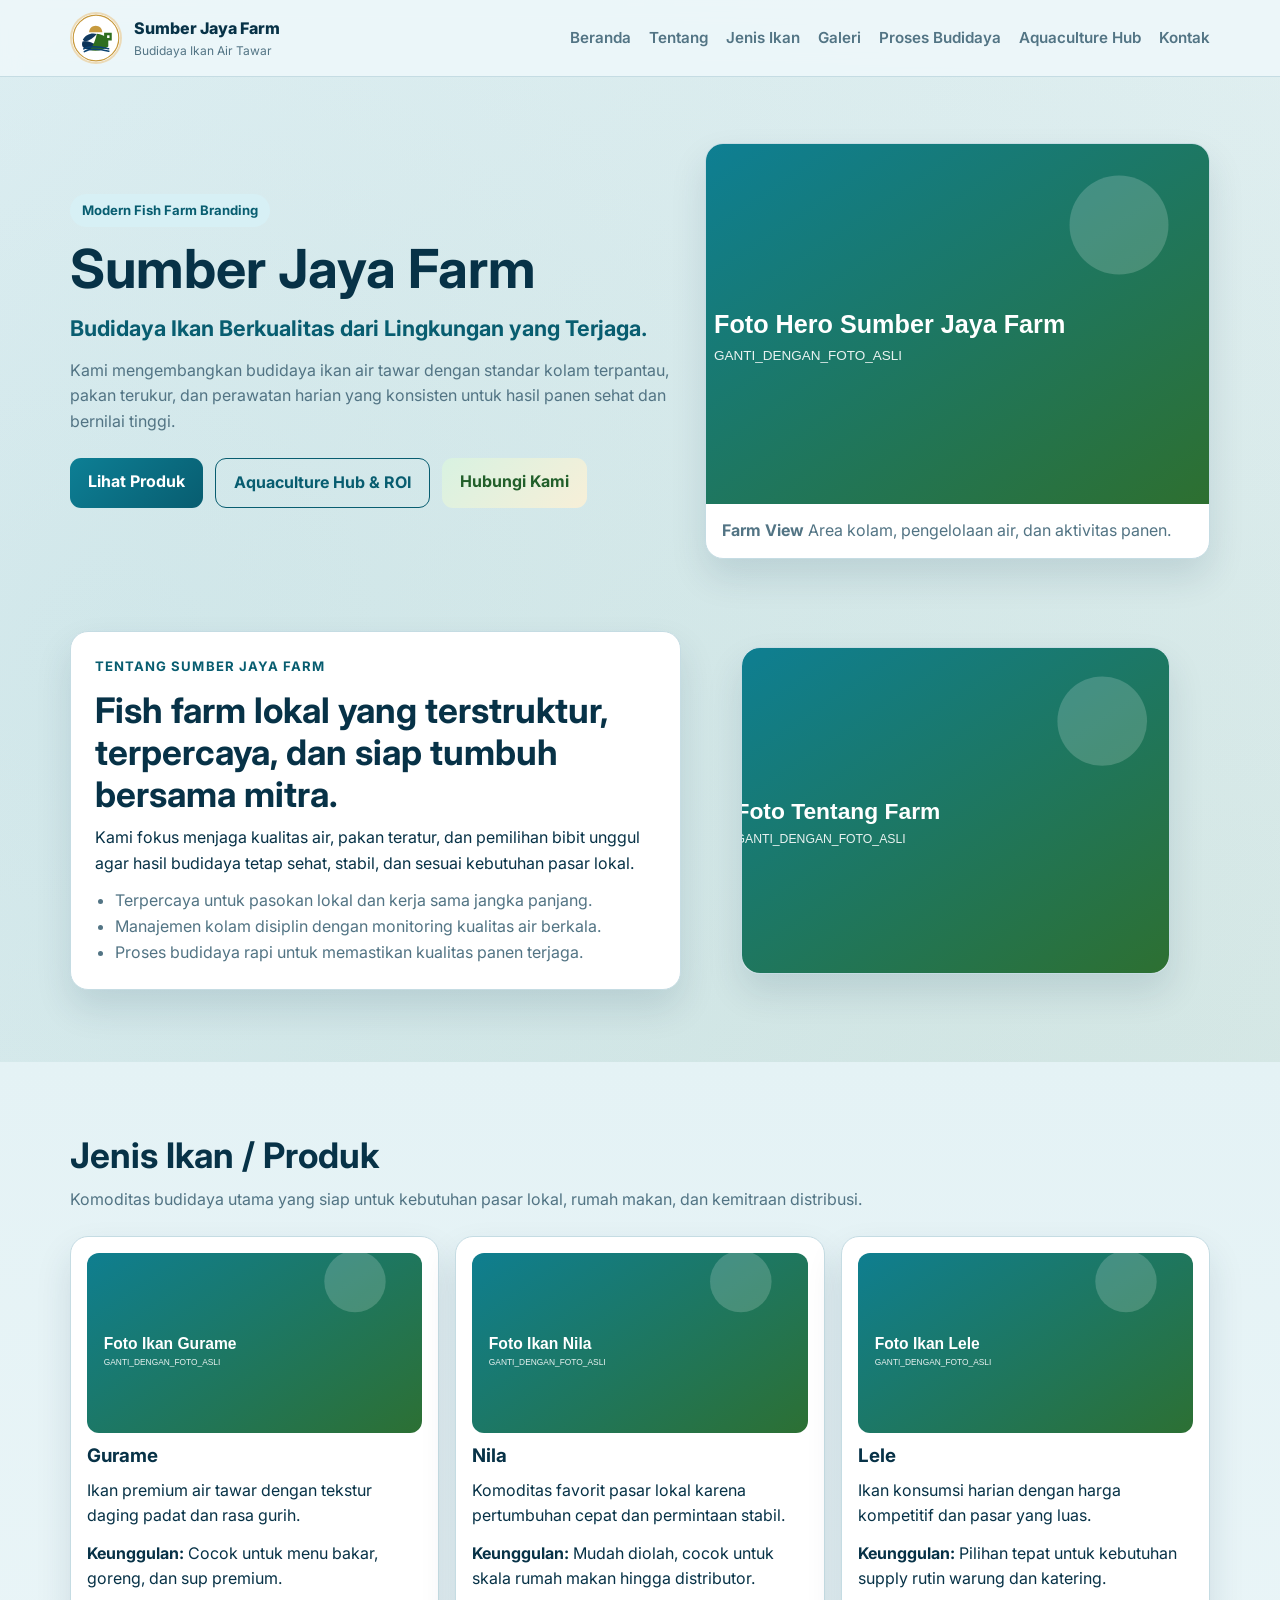
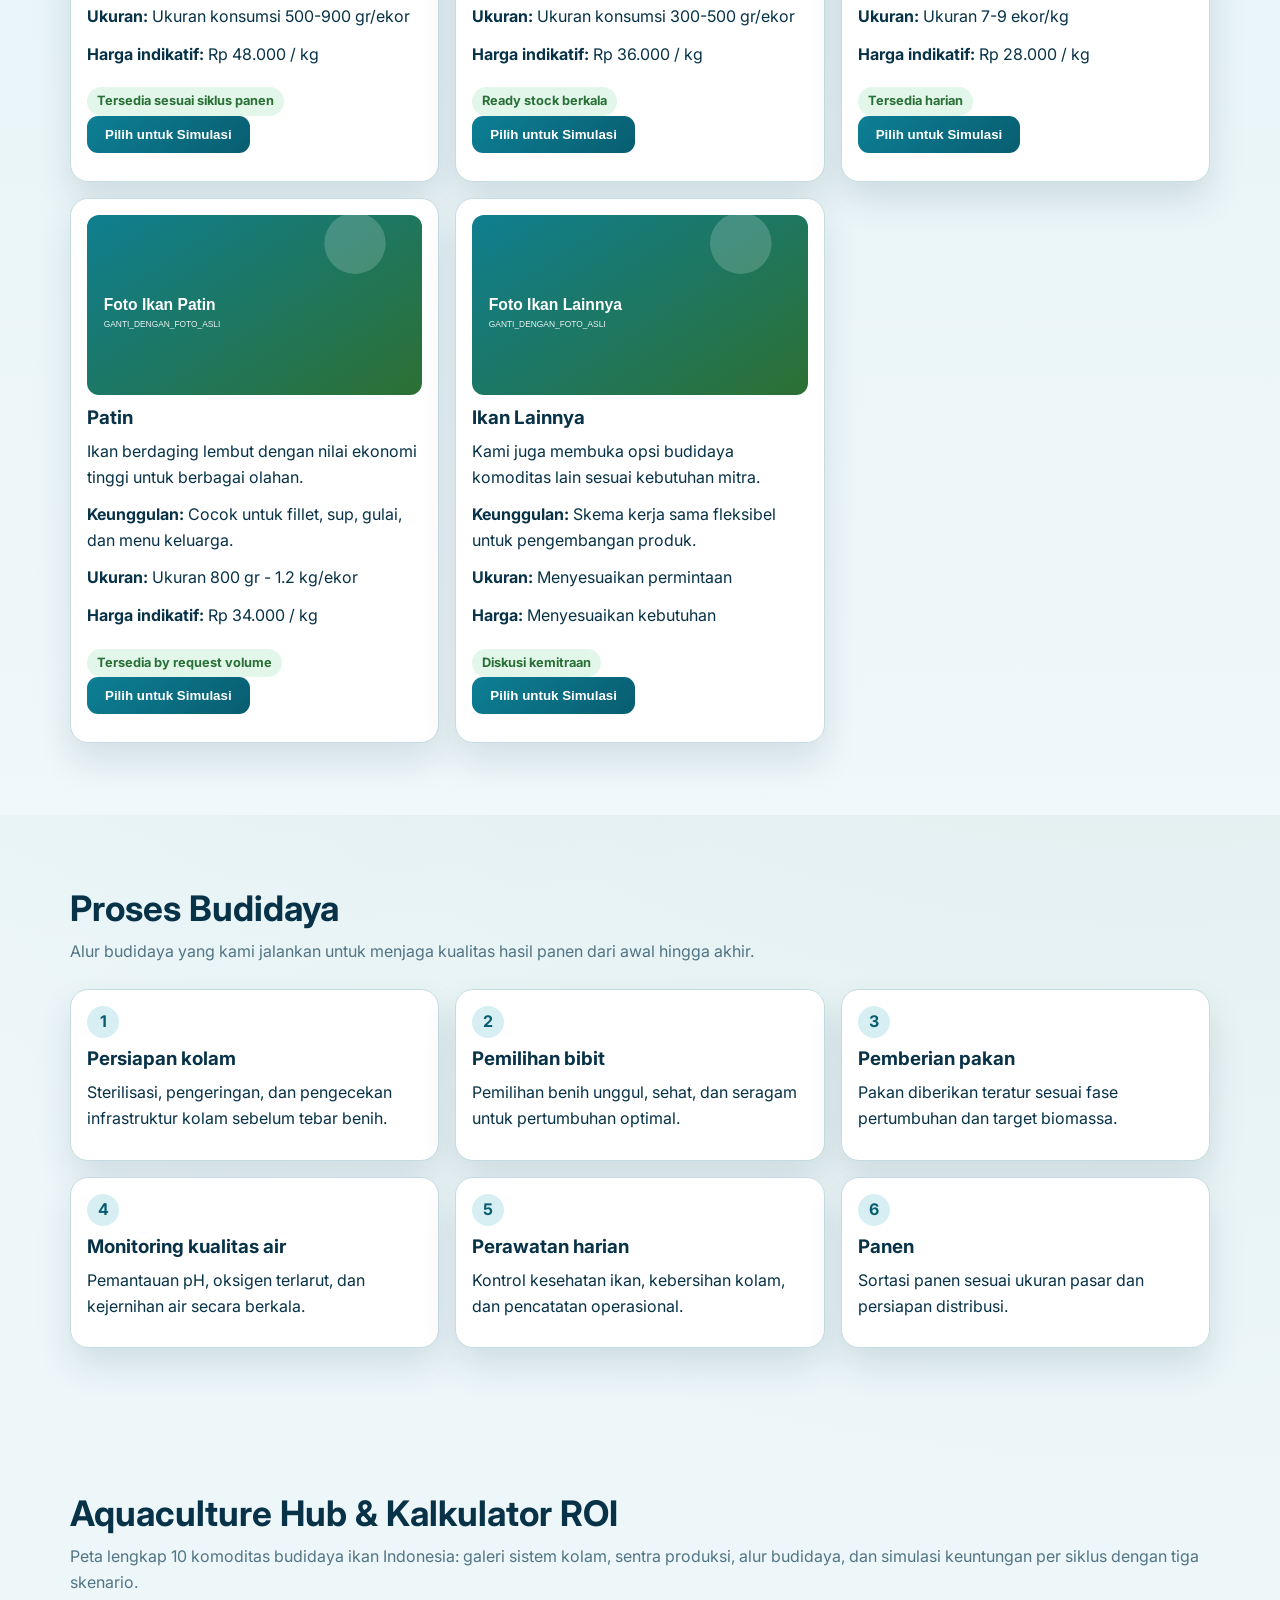
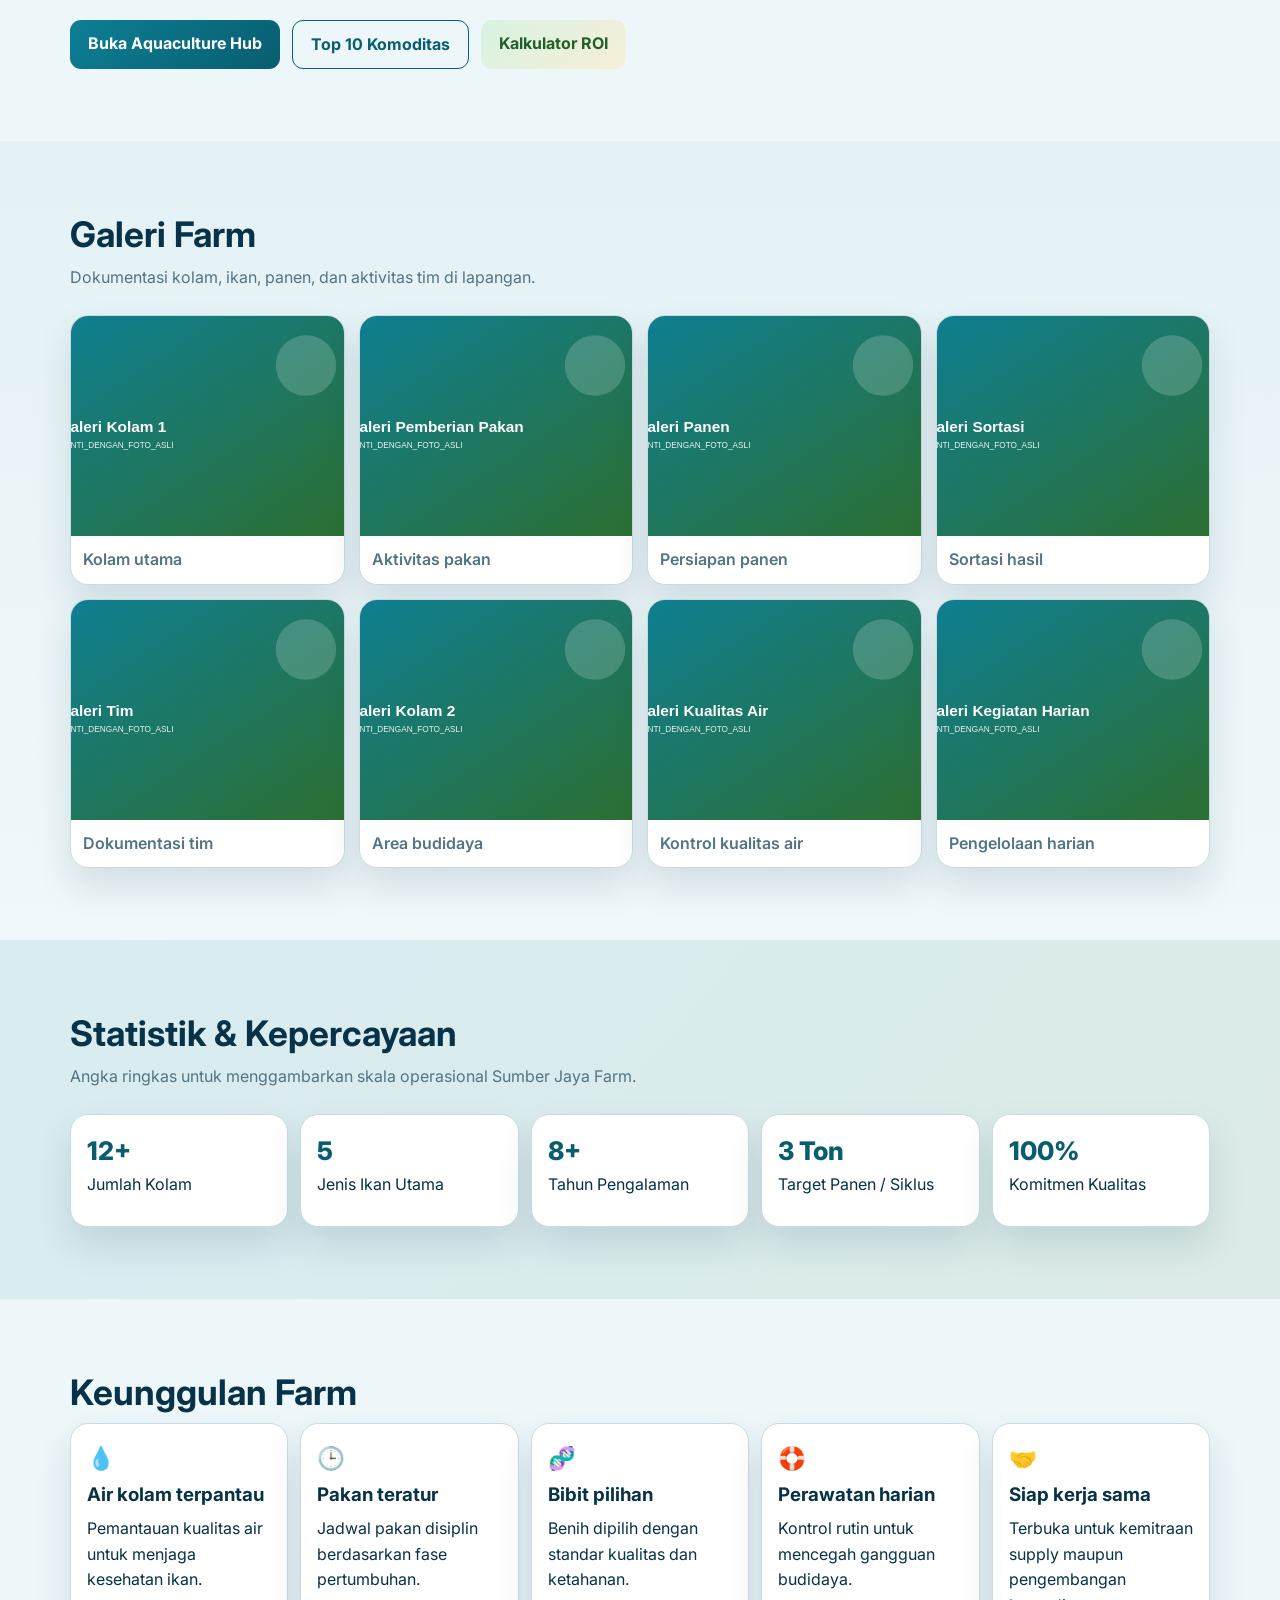
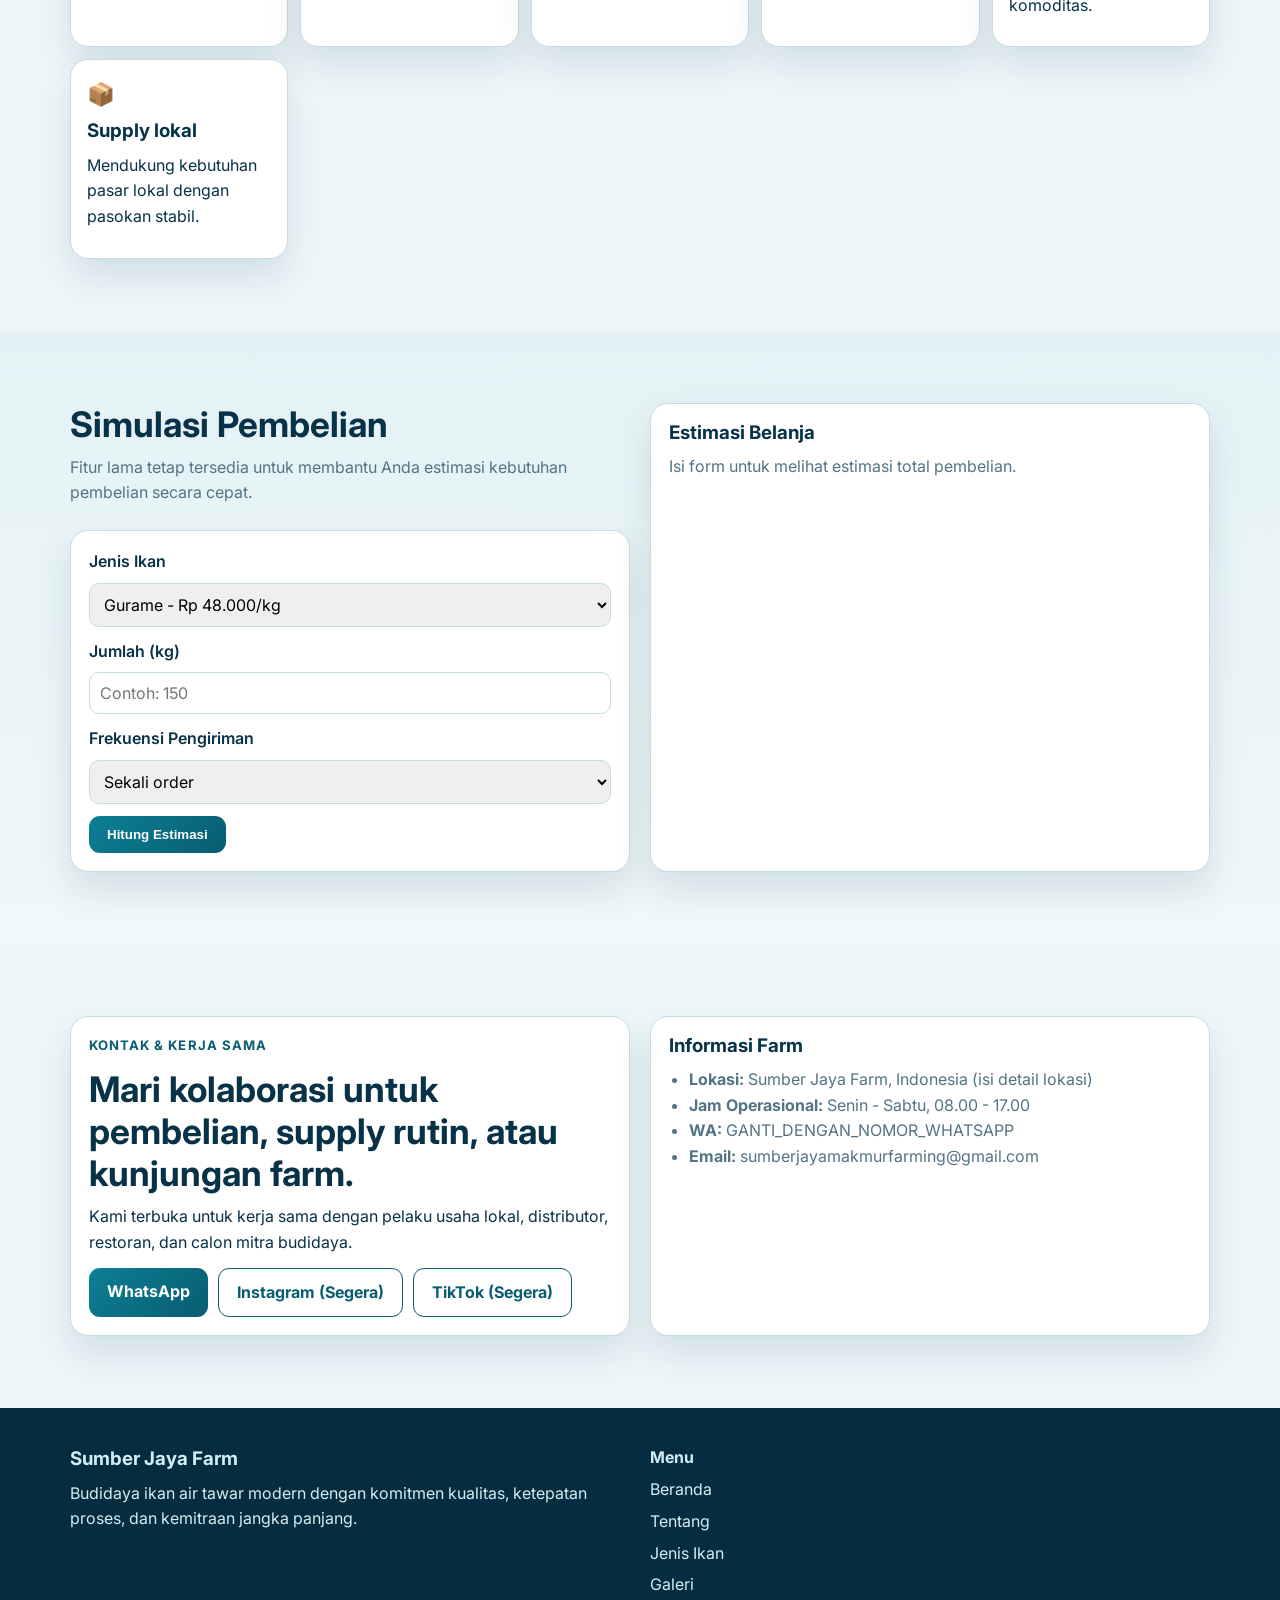
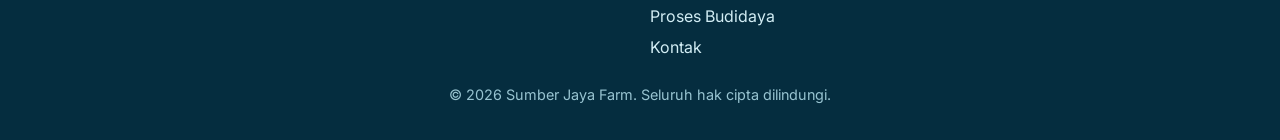
==== commit a9228ee5: "Add Aquaculture Hub: 10 commodity guide, gallery, map and ROI calculator Situs baru di /aquaculture " ====
--- a/index.html
+++ b/index.html
@@ -29,6 +29,7 @@
         <a href="#jenis-ikan">Jenis Ikan</a>
         <a href="#galeri">Galeri</a>
         <a href="#proses">Proses Budidaya</a>
+        <a href="aquaculture/index.html">Aquaculture Hub</a>
         <a href="#kontak">Kontak</a>
       </nav>
     </div>
@@ -44,7 +45,7 @@
           <p class="lead">Kami mengembangkan budidaya ikan air tawar dengan standar kolam terpantau, pakan terukur, dan perawatan harian yang konsisten untuk hasil panen sehat dan bernilai tinggi.</p>
           <div class="cta-row">
             <a class="btn" href="#jenis-ikan">Lihat Produk</a>
-            <a class="btn btn-outline" href="#tentang">Tentang Farm</a>
+            <a class="btn btn-outline" href="aquaculture/index.html">Aquaculture Hub &amp; ROI</a>
             <a class="btn btn-soft" href="#kontak">Hubungi Kami</a>
           </div>
         </div>
@@ -91,6 +92,18 @@
         <h2>Proses Budidaya</h2>
         <p class="section-sub">Alur budidaya yang kami jalankan untuk menjaga kualitas hasil panen dari awal hingga akhir.</p>
         <div class="timeline" id="processTimeline"></div>
+      </div>
+    </section>
+
+    <section id="hub" class="section section-anchor">
+      <div class="container">
+        <h2>Aquaculture Hub &amp; Kalkulator ROI</h2>
+        <p class="section-sub">Peta lengkap 10 komoditas budidaya ikan Indonesia: galeri sistem kolam, sentra produksi, alur budidaya, dan simulasi keuntungan per siklus dengan tiga skenario.</p>
+        <div class="cta-row">
+          <a class="btn" href="aquaculture/index.html">Buka Aquaculture Hub</a>
+          <a class="btn btn-outline" href="aquaculture/index.html#/komoditas">Top 10 Komoditas</a>
+          <a class="btn btn-soft" href="aquaculture/index.html#/roi">Kalkulator ROI</a>
+        </div>
       </div>
     </section>
 
